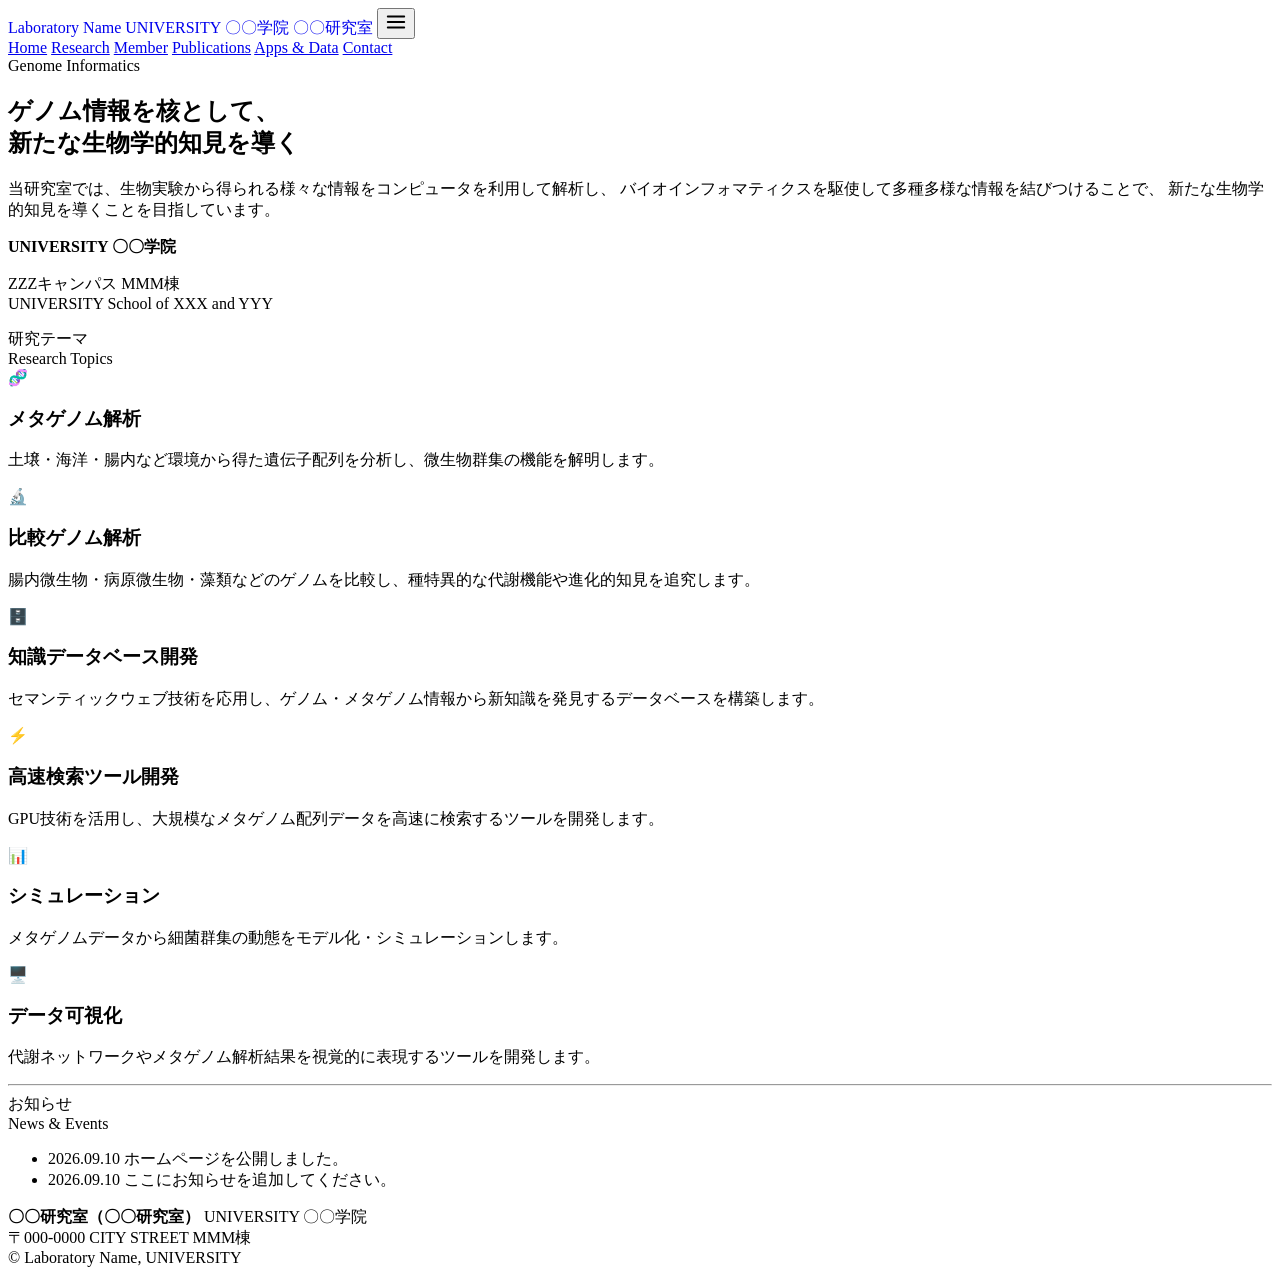
==== index.html @ 5bd76528 "Update index.html" ====
<!DOCTYPE html>
<html lang="ja">
<head>
<meta charset="UTF-8">
<meta name="viewport" content="width=device-width, initial-scale=1.0">
<title>Laboratory of Genome Informatics</title>
<meta name="description" content="〇〇のウェブサイトです。">
<link rel="stylesheet" href="css/style-classic.css">
</head>
<body>

<header>
  <div class="header-inner">
    <a href="index.html" class="site-title" style="text-decoration:none">
      <span class="site-title-en"></span>
      <span class="site-title-ja"></span>
    </a>
    <button class="menu-toggle" id="menu-toggle" aria-label="メニュー" aria-expanded="false">
      <svg width="22" height="22" viewBox="0 0 24 24" fill="none" stroke="currentColor" stroke-width="2" stroke-linecap="round">
        <line x1="3" y1="6" x2="21" y2="6"/><line x1="3" y1="12" x2="21" y2="12"/><line x1="3" y1="18" x2="21" y2="18"/>
      </svg>
    </button>
    <nav id="main-nav">
      <a href="index.html">Home</a>
      <a href="research.html">Research</a>
      <a href="member.html">Member</a>
      <a href="papers.html">Publications</a>
      <a href="apps.html">Apps &amp; Data</a>
      <a href="contact.html">Contact</a>
    </nav>
  </div>
</header>

<main>

  <!-- Hero -->
  <section class="hero">
    <div>
      <div class="hero-label">Genome Informatics</div>
      <h1>ゲノム情報を核として、<br>新たな生物学的知見を導く</h1>
      <p>
        当研究室では、生物実験から得られる様々な情報をコンピュータを利用して解析し、
        バイオインフォマティクスを駆使して多種多様な情報を結びつけることで、
        新たな生物学的知見を導くことを目指しています。
      </p>
    </div>
    <div class="hero-badge-wrap">
      <strong class="hero-university"></strong>
      <p>
        <span class="hero-campus"></span><br>
        <span class="hero-university-en"></span>
      </p>
    </div>
  </section>

  <!-- Research themes -->
  <div class="section-heading">研究テーマ</div>
  <div class="section-sub">Research Topics</div>

  <div class="research-grid">
    <div class="research-card">
      <div class="research-icon">🧬</div>
      <h3>メタゲノム解析</h3>
      <p>土壌・海洋・腸内など環境から得た遺伝子配列を分析し、微生物群集の機能を解明します。</p>
    </div>
    <div class="research-card">
      <div class="research-icon">🔬</div>
      <h3>比較ゲノム解析</h3>
      <p>腸内微生物・病原微生物・藻類などのゲノムを比較し、種特異的な代謝機能や進化的知見を追究します。</p>
    </div>
    <div class="research-card">
      <div class="research-icon">🗄️</div>
      <h3>知識データベース開発</h3>
      <p>セマンティックウェブ技術を応用し、ゲノム・メタゲノム情報から新知識を発見するデータベースを構築します。</p>
    </div>
    <div class="research-card">
      <div class="research-icon">⚡</div>
      <h3>高速検索ツール開発</h3>
      <p>GPU技術を活用し、大規模なメタゲノム配列データを高速に検索するツールを開発します。</p>
    </div>
    <div class="research-card">
      <div class="research-icon">📊</div>
      <h3>シミュレーション</h3>
      <p>メタゲノムデータから細菌群集の動態をモデル化・シミュレーションします。</p>
    </div>
    <div class="research-card">
      <div class="research-icon">🖥️</div>
      <h3>データ可視化</h3>
      <p>代謝ネットワークやメタゲノム解析結果を視覚的に表現するツールを開発します。</p>
    </div>
  </div>

  <hr class="section-divider">

  <!-- News -->
  <div class="section-heading">お知らせ</div>
  <div class="section-sub">News &amp; Events</div>

  <div id="news-wrap">
    <p style="color:var(--text-sub)">読み込み中…</p>
  </div>

</main>

<footer>
  <div class="footer-inner">
    <div class="footer-org">
      <strong class="footer-lab"></strong>
      <span class="footer-university"></span><br>
      <span class="footer-address"></span>
    </div>
    <div class="footer-copy"></div>
  </div>
</footer>

<script src="js/main.js"></script>
</body>
</html>
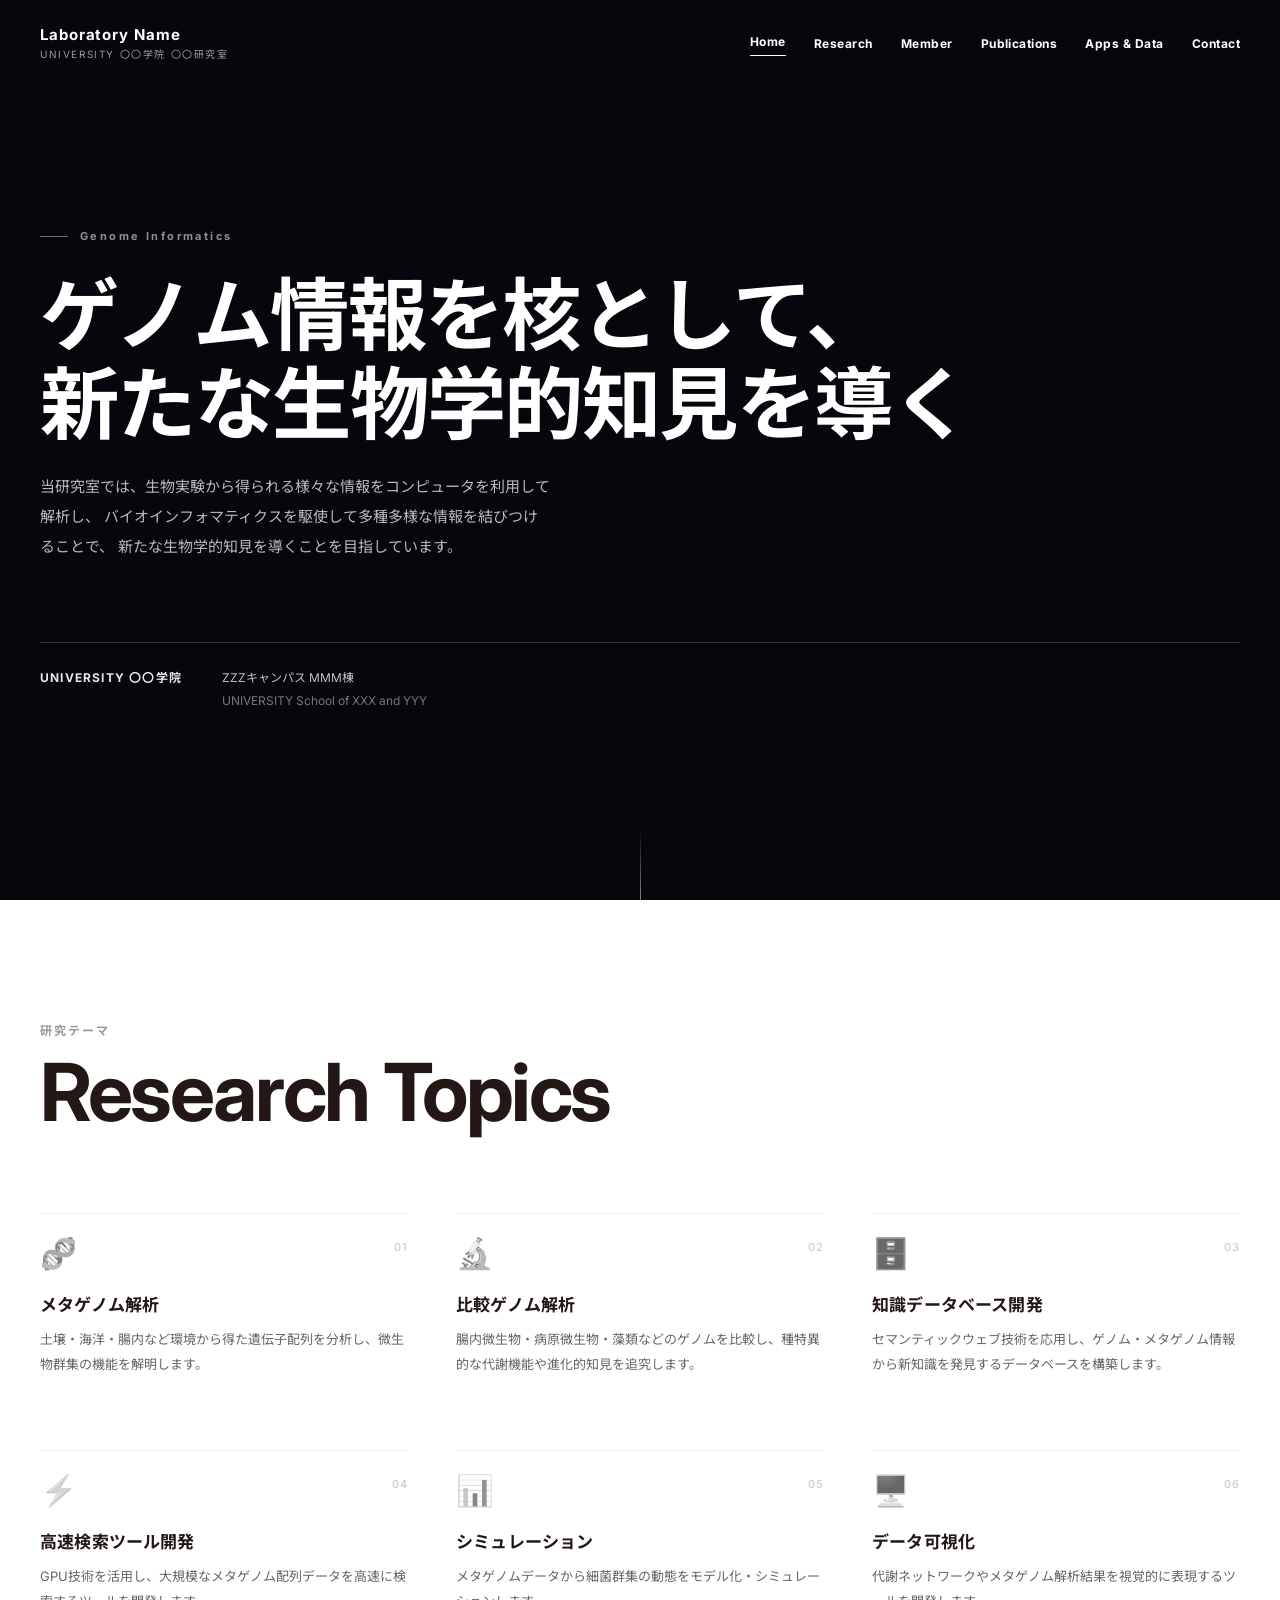
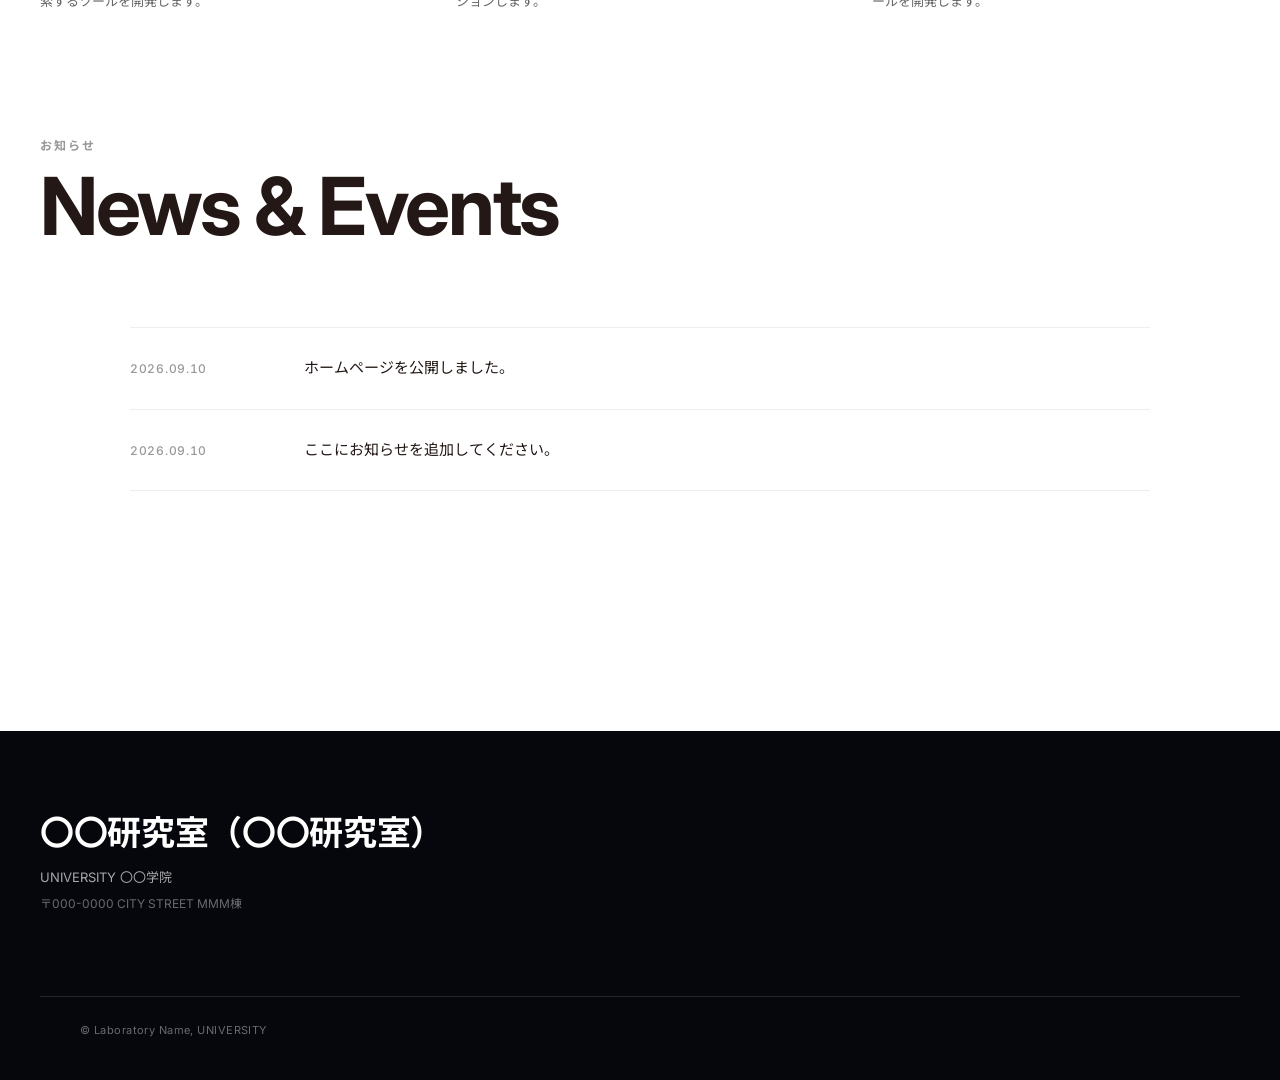
==== commit a08cc301: "Update index.html" ====
--- a/index.html
+++ b/index.html
@@ -5,7 +5,7 @@
 <meta name="viewport" content="width=device-width, initial-scale=1.0">
 <title>Laboratory of Genome Informatics</title>
 <meta name="description" content="〇〇のウェブサイトです。">
-<link rel="stylesheet" href="css/style-classic.css">
+<link rel="stylesheet" href="css/style-editorial.css">
 </head>
 <body>
 
--- a/css/style-editorial.css
+++ b/css/style-editorial.css
@@ -0,0 +1,725 @@
+@charset "UTF-8";
+@import url("https://fonts.googleapis.com/css2?family=Inter:wght@400;500;600;700&family=Noto+Sans+JP:wght@400;500;700&display=swap");
+
+/* ============================================================
+   style-editorial.css
+   余白とサイズの落差で階層を作る、デザイン誌系のスタイル。
+
+   骨格
+   - 欧文 Inter ＋ 和文 Noto Sans JP / 本文 14px・行間 1.8
+   - 文字色は真っ黒ではなく #231815（墨色）
+   - セクション見出しを 80px まで振り切り、本文 14px との落差で階層を作る
+   - 余白の段階を 8/16/24/40/80/120px で持ち、セクション間に 120px を使う
+   - 罫線は #eee のヘアラインのみ。囲み枠・影・角丸は使わない
+   - ファーストビューは暗転＋白の大きな英文コピー（背景 img/helix.svg）
+
+   必要なファイル
+   - img/helix.svg   … ヒーローの二重螺旋
+   （無い場合も暗い背景色だけで成立するようにしてあります）
+
+   使い方
+   <link rel="stylesheet" href="css/style-editorial.css">
+   ============================================================ */
+
+/* ---------- 1. トークン ---------- */
+:root {
+  --color-text:         #231815;
+  --color-text-light:   #666666;
+  --color-text-lighter: #999999;
+  --color-border:       #cccccc;
+  --color-border-light: #eeeeee;
+  --color-white:        #ffffff;
+  --color-dark:         #06070d;
+
+  --font-base: Inter, "Noto Sans JP", sans-serif;
+
+  --space-xs:  8px;
+  --space-sm:  16px;
+  --space-md:  24px;
+  --space-lg:  40px;
+  --space-xl:  80px;
+  --space-2xl: 120px;
+
+  --wrap: 1320px;
+  --side: 40px;
+
+  --ease: cubic-bezier(0.22, 0.61, 0.36, 1);
+}
+
+/* ---------- 2. ベース ---------- */
+*, ::before, ::after { box-sizing: border-box; }
+
+html { scroll-behavior: smooth; }
+
+body {
+  margin: 0;
+  font-family: var(--font-base);
+  font-size: 14px;
+  line-height: 1.8;
+  color: var(--color-text);
+  background: var(--color-white);
+  -webkit-font-smoothing: antialiased;
+  text-rendering: optimizeLegibility;
+}
+
+::selection { background: #666; color: #fff; }
+
+h1, h2, h3, h4 { margin: 0; line-height: 1.4; font-weight: 700; }
+p  { margin: 0 0 1.2em; }
+ul { margin: 0; padding: 0; list-style: none; }
+img { max-width: 100%; height: auto; vertical-align: bottom; }
+
+a {
+  color: inherit;
+  text-decoration: none;
+  transition: opacity 0.3s var(--ease);
+}
+a:hover { opacity: 0.55; }
+
+/* ---------- 3. ヘッダー ---------- */
+header {
+  position: sticky;
+  top: 0;
+  z-index: 50;
+  display: block;
+  height: auto;
+  padding: 0;
+  background: rgba(255, 255, 255, 0.92);
+  backdrop-filter: blur(12px);
+  border-bottom: 1px solid var(--color-border-light);
+}
+
+/* トップページ（.hero がある場合）はヒーローの上に重ねて透明に */
+body:has(.hero) header {
+  position: absolute;
+  top: 0;
+  left: 0;
+  right: 0;
+  background: none;
+  backdrop-filter: none;
+  border-bottom: 0;
+  color: var(--color-white);
+}
+
+.header-inner {
+  display: flex;
+  align-items: center;
+  justify-content: space-between;
+  gap: var(--space-lg);
+  width: 100%;
+  max-width: var(--wrap);
+  margin: 0 auto;
+  padding: var(--space-md) var(--side);
+}
+
+.site-title { display: block; flex-shrink: 0; }
+
+.site-title-en {
+  display: block;
+  font-size: 15px;
+  font-weight: 700;
+  letter-spacing: 0.06em;
+  line-height: 1.4;
+}
+
+.site-title-ja {
+  display: block;
+  font-size: 10px;
+  font-weight: 400;
+  letter-spacing: 0.16em;
+  color: var(--color-text-lighter);
+}
+body:has(.hero) .site-title-ja { color: rgba(255, 255, 255, 0.6); }
+
+nav {
+  display: flex;
+  align-items: center;
+  gap: 28px;
+}
+
+nav a {
+  padding: 0;
+  font-size: 12px;
+  font-weight: 700;
+  letter-spacing: 0.04em;
+  white-space: nowrap;
+  background: none;
+  border: 0;
+  border-radius: 0;
+}
+
+nav a.active { opacity: 1; }
+nav a.active::after {
+  content: "";
+  display: block;
+  height: 1px;
+  margin-top: 3px;
+  background: currentColor;
+}
+
+.menu-toggle {
+  display: none;
+  background: none;
+  border: 0;
+  padding: 8px;
+  color: currentColor;
+  cursor: pointer;
+}
+
+/* ---------- 4. メイン（幅は各ブロックで持つ） ---------- */
+main {
+  max-width: none;
+  margin: 0;
+  padding: 0 0 var(--space-2xl);
+}
+
+/* ---------- 5. ヒーロー ---------- */
+.hero {
+  display: grid;
+  align-content: center;
+  gap: 0;
+  min-height: 100svh;
+  margin: 0;
+  padding: 180px var(--side) 140px;
+  background-color: var(--color-dark);
+  background-image: url("../img/helix.svg");
+  background-position: center center;
+  background-size: cover;
+  background-repeat: no-repeat;
+  color: var(--color-white);
+  position: relative;
+  grid-template-columns: 1fr;
+}
+
+.hero > div:first-child {
+  width: 100%;
+  max-width: var(--wrap);
+  margin: 0 auto;
+  padding: 0;
+  background: none;
+  border: 0;
+  box-shadow: none;
+}
+
+.hero-label {
+  display: flex;
+  align-items: center;
+  gap: 12px;
+  margin-bottom: var(--space-md);
+  font-size: 11px;
+  font-weight: 700;
+  letter-spacing: 0.22em;
+  color: rgba(255, 255, 255, 0.55);
+}
+.hero-label::before {
+  content: "";
+  width: 28px;
+  height: 1px;
+  background: rgba(255, 255, 255, 0.4);
+}
+
+.hero h1 {
+  font-family: var(--font-base);
+  font-size: clamp(34px, 6.2vw, 84px);
+  font-weight: 700;
+  line-height: 1.12;
+  letter-spacing: -0.02em;
+  margin: 0 0 var(--space-md);
+  color: var(--color-white);
+}
+
+.hero p {
+  max-width: 34em;
+  margin: 0;
+  font-size: 15px;
+  line-height: 2;
+  color: rgba(255, 255, 255, 0.72);
+}
+
+/* 大学名は下段のクレジット行として置く */
+.hero-badge-wrap {
+  width: 100%;
+  max-width: var(--wrap);
+  margin: var(--space-xl) auto 0;
+  padding: var(--space-md) 0 0;
+  background: none;
+  border: 0;
+  border-top: 1px solid rgba(255, 255, 255, 0.18);
+  border-radius: 0;
+  box-shadow: none;
+  display: flex;
+  flex-wrap: wrap;
+  align-items: baseline;
+  gap: var(--space-sm) var(--space-lg);
+}
+
+.hero-university {
+  font-size: 12px;
+  font-weight: 700;
+  letter-spacing: 0.1em;
+  color: rgba(255, 255, 255, 0.9);
+}
+
+.hero-badge-wrap p {
+  margin: 0;
+  font-size: 12px;
+  line-height: 1.9;
+  color: rgba(255, 255, 255, 0.5);
+}
+
+.hero-campus { color: rgba(255, 255, 255, 0.75); }
+.hero-university-en { color: rgba(255, 255, 255, 0.45); }
+
+/* スクロールを促す縦線 */
+.hero::after {
+  content: "";
+  position: absolute;
+  left: 50%;
+  bottom: 0;
+  width: 1px;
+  height: 72px;
+  background: linear-gradient(to bottom, rgba(255, 255, 255, 0), rgba(255, 255, 255, 0.5));
+  animation: heroLine 2.4s var(--ease) infinite;
+  transform-origin: bottom;
+}
+@keyframes heroLine {
+  0%   { transform: scaleY(0); opacity: 0; }
+  40%  { transform: scaleY(1); opacity: 1; }
+  100% { transform: scaleY(1); opacity: 0; }
+}
+
+/* ---------- 6. セクション見出し（和文ラベル＋巨大英文） ---------- */
+.section-heading {
+  max-width: var(--wrap);
+  margin: var(--space-2xl) auto 0;
+  padding: 0 var(--side);
+  border: 0;
+  font-size: 12px;
+  font-weight: 700;
+  letter-spacing: 0.16em;
+  color: var(--color-text-lighter);
+}
+
+.section-sub {
+  max-width: var(--wrap);
+  margin: var(--space-xs) auto var(--space-xl);
+  padding: 0 var(--side);
+  border: 0;
+  font-size: clamp(38px, 6.4vw, 80px);
+  font-weight: 700;
+  line-height: 1.04;
+  letter-spacing: -0.03em;
+  color: var(--color-text);
+}
+
+.section-divider { display: none; }
+
+/* ---------- 7. 研究テーマ ---------- */
+.research-grid {
+  display: grid;
+  grid-template-columns: repeat(3, 1fr);
+  gap: 72px 48px;
+  max-width: var(--wrap);
+  margin: 0 auto;
+  padding: 0 var(--side);
+  counter-reset: topic;
+}
+
+.research-card {
+  position: relative;
+  counter-increment: topic;
+  padding: var(--space-md) 0 0;
+  background: none;
+  border: 0;
+  border-top: 1px solid var(--color-border-light);
+  border-radius: 0;
+  box-shadow: none;
+  text-align: left;
+  transition: none;
+}
+.research-card:hover {
+  transform: none;
+  box-shadow: none;
+  border-color: var(--color-text);
+}
+
+.research-card::before {
+  content: counter(topic, decimal-leading-zero);
+  position: absolute;
+  top: var(--space-md);
+  right: 0;
+  font-size: 11px;
+  font-weight: 500;
+  letter-spacing: 0.1em;
+  color: var(--color-border);
+}
+
+.research-icon {
+  width: auto;
+  height: auto;
+  display: block;
+  margin: 0 0 var(--space-md);
+  padding: 0;
+  background: none;
+  border: 0;
+  border-radius: 0;
+  font-size: 30px;
+  line-height: 1;
+  filter: grayscale(1);
+  opacity: 0.8;
+}
+
+.research-card h3 {
+  margin: 0 0 var(--space-xs);
+  font-size: 17px;
+  font-weight: 700;
+  letter-spacing: 0.01em;
+  line-height: 1.6;
+}
+
+.research-card p {
+  margin: 0;
+  font-size: 13px;
+  line-height: 1.95;
+  color: var(--color-text-light);
+  text-align: left;
+}
+
+/* ---------- 8. お知らせ ---------- */
+.news-list {
+  max-width: 1100px;
+  margin: 0 auto;
+  padding: 0 var(--side);
+}
+
+.news-item {
+  display: grid;
+  grid-template-columns: 150px 1fr;
+  gap: var(--space-md);
+  align-items: baseline;
+  padding: 26px 0;
+  border: 0;
+  border-bottom: 1px solid var(--color-border-light);
+}
+.news-item:first-child { border-top: 1px solid var(--color-border-light); }
+
+.news-date {
+  width: auto;
+  font-size: 12px;
+  font-weight: 500;
+  letter-spacing: 0.06em;
+  color: var(--color-text-lighter);
+  font-variant-numeric: tabular-nums;
+}
+
+.news-text { font-size: 15px; line-height: 1.9; }
+.news-text a { text-decoration: underline; text-underline-offset: 3px; }
+
+/* ---------- 9. 下層ページの見出し ---------- */
+.page-banner {
+  max-width: none;
+  margin: 0;
+  padding: 0;
+  background: none;
+  border: 0;
+}
+
+.page-banner-inner {
+  max-width: var(--wrap);
+  margin: 0 auto;
+  padding: var(--space-2xl) var(--side) var(--space-xl);
+  border: 0;
+}
+
+.page-banner-label {
+  display: block;
+  margin-bottom: var(--space-xs);
+  font-size: 12px;
+  font-weight: 700;
+  letter-spacing: 0.16em;
+  color: var(--color-text-lighter);
+}
+
+.page-banner h1 {
+  font-family: var(--font-base);
+  font-size: clamp(32px, 5.2vw, 68px);
+  font-weight: 700;
+  line-height: 1.08;
+  letter-spacing: -0.03em;
+  padding: 0;
+}
+
+/* ---------- 10. メンバー ---------- */
+.member-section {
+  max-width: var(--wrap);
+  margin: 0 auto var(--space-xl);
+  padding: 0 var(--side);
+}
+
+.member-section-title {
+  margin: 0 0 var(--space-lg);
+  padding: var(--space-md) 0 0;
+  background: none;
+  border: 0;
+  border-top: 1px solid var(--color-border-light);
+  font-size: 12px;
+  font-weight: 700;
+  letter-spacing: 0.16em;
+  color: var(--color-text-lighter);
+}
+
+.member-list {
+  display: grid;
+  grid-template-columns: repeat(4, 1fr);
+  gap: var(--space-lg);
+}
+
+.member-item {
+  padding: 0;
+  background: none;
+  border: 0;
+  border-radius: 0;
+  box-shadow: none;
+}
+
+/* 教授は2枠分を使い、写真とテキストを横並びに */
+.member-item.professor {
+  grid-column: span 2;
+  display: grid;
+  grid-template-columns: 1fr 1fr;
+  gap: var(--space-md);
+  align-items: start;
+}
+.member-item.professor .member-photo { margin-bottom: 0; }
+.member-item.professor .member-name { font-size: 20px; }
+
+/* 写真枠。中身は絵文字でも <img> でもそのまま入る */
+.member-photo {
+  display: grid;
+  place-items: center;
+  aspect-ratio: 4 / 5;
+  margin-bottom: var(--space-sm);
+  background: linear-gradient(160deg, #f5f4f1 0%, #e8e7e2 100%);
+  font-size: clamp(46px, 6vw, 78px);
+  line-height: 1;
+  overflow: hidden;
+  filter: grayscale(0.15);
+}
+.member-photo img { width: 100%; height: 100%; object-fit: cover; }
+
+.member-name {
+  display: block;
+  font-size: 16px;
+  font-weight: 700;
+  letter-spacing: 0.01em;
+}
+
+.member-name-en {
+  display: block;
+  font-size: 11px;
+  font-weight: 500;
+  letter-spacing: 0.08em;
+  color: var(--color-text-lighter);
+}
+
+.member-role {
+  display: block;
+  margin-top: var(--space-xs);
+  font-size: 12px;
+  color: var(--color-text-light);
+}
+
+.member-email {
+  display: block;
+  font-size: 11px;
+  letter-spacing: 0.02em;
+  color: var(--color-text-lighter);
+}
+
+/* ---------- 11. 論文 ---------- */
+.papers-list {
+  max-width: 1100px;
+  margin: 0 auto;
+  padding: 0 var(--side);
+  counter-reset: paper;
+}
+
+.paper-item {
+  counter-increment: paper;
+  display: grid;
+  grid-template-columns: 60px 1fr;
+  gap: var(--space-md);
+  padding: 28px 0;
+  background: none;
+  border: 0;
+  border-bottom: 1px solid var(--color-border-light);
+  box-shadow: none;
+}
+.paper-item:first-child { border-top: 1px solid var(--color-border-light); }
+
+.paper-item::before {
+  content: counter(paper, decimal-leading-zero);
+  font-size: 11px;
+  font-weight: 500;
+  letter-spacing: 0.1em;
+  color: var(--color-border);
+  line-height: 2.4;
+}
+
+.paper-title {
+  margin: 0 0 2px;
+  font-size: 15px;
+  font-weight: 600;
+  line-height: 1.75;
+}
+
+.paper-meta { font-size: 12px; color: var(--color-text-lighter); }
+.paper-meta a { text-decoration: underline; text-underline-offset: 3px; }
+
+/* ---------- 12. Contact ---------- */
+.contact-block {
+  max-width: 900px;
+  margin: 0 auto var(--space-xl);
+  padding: 0 var(--side);
+  background: none;
+  border: 0;
+  border-radius: 0;
+  box-shadow: none;
+}
+
+.contact-row {
+  display: grid;
+  grid-template-columns: 200px 1fr;
+  gap: var(--space-md);
+  padding: 22px 0;
+  border: 0;
+  border-bottom: 1px solid var(--color-border-light);
+}
+.contact-row:first-child { border-top: 1px solid var(--color-border-light); }
+.contact-row:last-child { border-bottom: 1px solid var(--color-border-light); }
+
+.contact-label {
+  padding: 0;
+  background: none;
+  border: 0;
+  font-size: 12px;
+  font-weight: 700;
+  letter-spacing: 0.1em;
+  color: var(--color-text-lighter);
+}
+
+/* ---------- 13. フッター ---------- */
+footer {
+  margin-top: var(--space-2xl);
+  padding: 0;
+  background: var(--color-dark);
+  border: 0;
+  color: rgba(255, 255, 255, 0.7);
+}
+
+.footer-inner {
+  display: block;
+  max-width: var(--wrap);
+  margin: 0 auto;
+  padding: var(--space-xl) var(--side) 0;
+}
+
+.footer-org { font-size: 13px; line-height: 2; }
+
+.footer-org strong,
+.footer-lab {
+  display: block;
+  margin-bottom: var(--space-xs);
+  font-size: clamp(22px, 3vw, 34px);
+  font-weight: 700;
+  letter-spacing: -0.01em;
+  line-height: 1.3;
+  color: var(--color-white);
+}
+
+.footer-university { color: rgba(255, 255, 255, 0.65); }
+.footer-address { font-size: 12px; color: rgba(255, 255, 255, 0.4); }
+
+.footer-copy {
+  max-width: var(--wrap);
+  margin: var(--space-xl) auto 0;
+  padding: var(--space-md) var(--side) var(--space-lg);
+  background: none;
+  border-top: 1px solid rgba(255, 255, 255, 0.12);
+  font-size: 11px;
+  letter-spacing: 0.04em;
+  color: rgba(255, 255, 255, 0.4);
+  text-align: left;
+}
+
+/* ---------- 14. スクロールで入ってくる動き（対応ブラウザのみ） ---------- */
+@supports (animation-timeline: view()) {
+  @media (prefers-reduced-motion: no-preference) {
+    .section-heading,
+    .section-sub,
+    .research-card,
+    .news-item,
+    .member-item,
+    .paper-item {
+      animation: fadeUp 1s var(--ease) both;
+      animation-timeline: view();
+      animation-range: entry 5% cover 22%;
+    }
+  }
+  @keyframes fadeUp {
+    from { opacity: 0; transform: translateY(24px); }
+    to   { opacity: 1; transform: translateY(0); }
+  }
+}
+
+/* ---------- 15. レスポンシブ ---------- */
+@media (max-width: 1100px) {
+  :root { --side: 28px; --space-2xl: 96px; --space-xl: 64px; }
+  .research-grid { grid-template-columns: repeat(2, 1fr); gap: 56px 40px; }
+  .member-list { grid-template-columns: repeat(3, 1fr); }
+  .member-item.professor { grid-column: span 2; }
+}
+
+@media (max-width: 768px) {
+  :root { --side: 20px; --space-2xl: 72px; --space-xl: 48px; }
+
+  .menu-toggle { display: block; }
+
+  nav {
+    display: none;
+    position: absolute;
+    top: 100%;
+    left: 0;
+    right: 0;
+    flex-direction: column;
+    align-items: flex-start;
+    gap: 0;
+    padding: var(--space-sm) var(--side) var(--space-md);
+    background: var(--color-white);
+    border-bottom: 1px solid var(--color-border-light);
+  }
+  nav.open { display: flex; }
+  nav a {
+    width: 100%;
+    padding: 12px 0;
+    font-size: 14px;
+    color: var(--color-text);
+    border-bottom: 1px solid var(--color-border-light);
+  }
+  nav a.active::after { display: none; }
+
+  .hero { padding: 150px var(--side) 110px; min-height: 88svh; }
+  .hero p { font-size: 14px; }
+  .hero-badge-wrap { margin-top: var(--space-lg); }
+
+  .news-item { grid-template-columns: 1fr; gap: 2px; padding: 20px 0; }
+  .paper-item { grid-template-columns: 1fr; gap: 4px; }
+  .paper-item::before { line-height: 1.6; }
+  .contact-row { grid-template-columns: 1fr; gap: 2px; }
+  .member-list { grid-template-columns: repeat(2, 1fr); gap: var(--space-md); }
+  .member-item.professor { grid-column: span 2; }
+}
+
+@media (max-width: 480px) {
+  .research-grid { grid-template-columns: 1fr; gap: 44px; }
+}
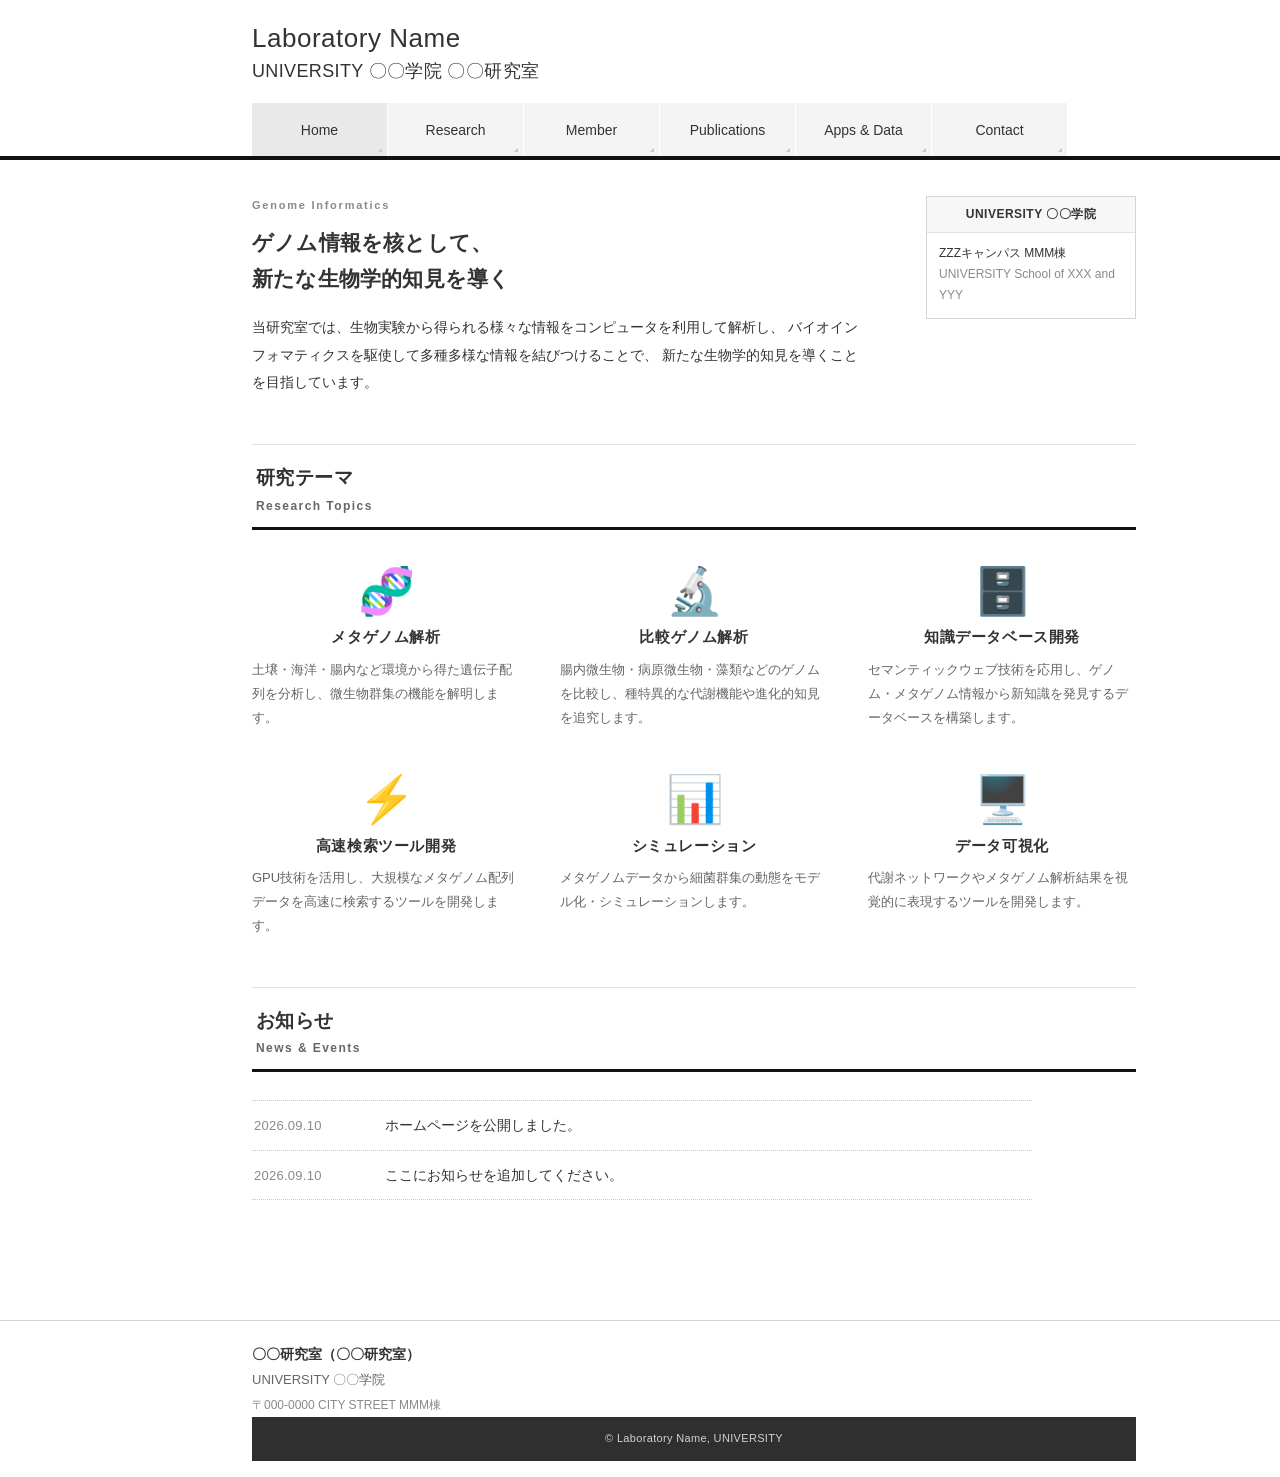
==== commit d2e65af5: "Update index.html" ====
--- a/index.html
+++ b/index.html
@@ -5,7 +5,7 @@
 <meta name="viewport" content="width=device-width, initial-scale=1.0">
 <title>Laboratory of Genome Informatics</title>
 <meta name="description" content="〇〇のウェブサイトです。">
-<link rel="stylesheet" href="css/style-editorial.css">
+<link rel="stylesheet" href="css/style-classic.css">
 </head>
 <body>
 
--- a/css/style-classic.css
+++ b/css/style-classic.css
@@ -0,0 +1,576 @@
+@charset "UTF-8";
+/* ============================================================
+   style-classic-v2.css
+   たくじさん 風。v1 の「囲みすぎ」を削ぎ落とした版。
+
+   v1 からの変更点
+   - 本文を囲っていた白カード／グレー帯を削除（元サイトは白地に素で流す）
+   - 目立つ位置の黒帯をやめ、右のボックスを控えめな罫線ボックスに
+   - アイコンのグレー丸枠を削除（絵文字をそのまま大きく置く）
+   - ナビ下に全幅の太い黒線を追加（元サイトで一番効いている線）
+   - タブを幅広・背高に、コンテンツ幅を 1040px に
+
+   HTML は変更不要。<link> の href を差し替えるだけ。
+   ============================================================ */
+
+/* ---------- 1. トークン ---------- */
+:root {
+  --bg:            #ffffff;
+  --bg-tab:        #f4f4f4;
+  --bg-tab-active: #e9e9e9;
+  --bg-soft:       #f7f7f7;
+
+  --text:          #333333;
+  --text-sub:      #666666;
+  --text-weak:     #8a8a8a;
+
+  --accent:        #0068b7;
+  --accent-hover:  #004d87;
+
+  --border:        #e3e3e3;
+  --border-mid:    #d5d5d5;
+  --border-strong: #c8c8c8;
+  --rule:          #111111;   /* 見出し下・ナビ下の太罫 */
+
+  --wrap:          1040px;
+  --gutter:        24px;
+}
+
+/* ---------- 2. ベース ---------- */
+*, ::before, ::after { box-sizing: border-box; }
+
+html { scroll-behavior: smooth; }
+
+body {
+  margin: 0;
+  font-family: "ヒラギノ角ゴ Pro W3", "Hiragino Kaku Gothic Pro",
+               メイリオ, Meiryo, Osaka, "ＭＳ Ｐゴシック", "MS PGothic", sans-serif;
+  font-size: 14px;
+  line-height: 1.75;
+  color: var(--text);
+  background: var(--bg);
+  -webkit-text-size-adjust: 100%;
+}
+
+h1, h2, h3, h4 { margin: 0; font-weight: 700; line-height: 1.45; }
+p  { margin: 0 0 1.1em; }
+ul { margin: 0; padding: 0; list-style: none; }
+img { max-width: 100%; height: auto; vertical-align: bottom; }
+
+a {
+  color: var(--text);
+  text-decoration: underline;
+  text-underline-offset: 2px;
+}
+a:hover { color: var(--accent-hover); }
+
+/* ---------- 3. ヘッダー ---------- */
+header {
+  display: block;
+  height: auto;
+  padding: 0;
+  background: var(--bg);
+  border-bottom: 4px solid var(--rule);   /* ナビ下の全幅の太線 */
+  position: static;
+}
+
+.header-inner {
+  display: block;
+  width: auto;
+  max-width: none;
+  margin: 0;
+  padding: 0;
+  position: relative;
+}
+
+.site-title {
+  display: block;
+  max-width: var(--wrap);
+  margin: 0 auto;
+  padding: 22px var(--gutter) 16px 132px;  /* 元サイトはロゴ分だけ左に寄る */
+  font-family: inherit;
+  text-decoration: none;
+  color: var(--text);
+}
+
+.site-title-en {
+  display: block;
+  font-size: 26px;
+  font-weight: 300;
+  letter-spacing: 0.02em;
+  line-height: 1.25;
+}
+
+.site-title-ja {
+  display: block;
+  margin-top: 1px;
+  font-size: 18px;
+  font-weight: 300;
+  letter-spacing: 0.02em;
+}
+
+/* ---------- 4. タブ型ナビ ---------- */
+nav {
+  display: flex;
+  flex-wrap: wrap;
+  max-width: var(--wrap);
+  margin: 0 auto;
+  padding: 0 var(--gutter) 0 132px;
+  gap: 0;
+}
+
+nav a {
+  position: relative;
+  flex: 0 0 auto;
+  min-width: 136px;
+  padding: 19px 20px 17px;
+  font-size: 14px;
+  font-weight: 400;
+  line-height: 1.2;
+  text-align: center;
+  text-decoration: none;
+  white-space: nowrap;
+  color: var(--text);
+  background: var(--bg-tab);
+  border-right: 1px solid #ffffff;
+  border-radius: 0;
+  transition: background 0.15s;
+}
+
+/* タブ右下の小さな三角 */
+nav a::after {
+  content: "";
+  position: absolute;
+  right: 5px;
+  bottom: 4px;
+  border-style: solid;
+  border-width: 0 0 4px 4px;
+  border-color: transparent transparent var(--border-strong) transparent;
+}
+
+nav a:hover  { background: #ececec; color: var(--text); }
+nav a.active { background: var(--bg-tab-active); }
+
+.menu-toggle {
+  display: none;
+  background: none;
+  border: 0;
+  padding: 8px;
+  color: var(--text);
+  cursor: pointer;
+}
+
+/* ---------- 5. メイン ---------- */
+main {
+  max-width: var(--wrap);
+  margin: 0 auto;
+  padding: 36px var(--gutter) 64px 132px;
+}
+
+/* ---------- 6. 導入部（囲まない） ---------- */
+.hero {
+  display: grid;
+  grid-template-columns: 1fr 210px;
+  gap: 40px;
+  align-items: start;
+  margin: 0 0 40px;
+  padding: 0;
+  background: none;
+  border: 0;
+}
+
+.hero > div:first-child {
+  padding: 0;
+  background: none;
+  border: 0;
+  box-shadow: none;
+  max-width: 44em;
+}
+
+.hero-label {
+  font-size: 11px;
+  font-weight: 700;
+  letter-spacing: 0.16em;
+  color: var(--text-weak);
+  margin-bottom: 10px;
+}
+
+.hero h1 {
+  font-family: inherit;
+  font-size: 21px;
+  font-weight: 600;
+  line-height: 1.7;
+  letter-spacing: 0.01em;
+  margin-bottom: 18px;
+  color: var(--text);
+}
+
+.hero p {
+  font-size: 14px;
+  line-height: 1.95;
+  color: var(--text);
+  margin: 0;
+}
+
+/* 右の大学名ボックス（元サイトのサイドバー部品と同じ軽さ） */
+.hero-badge-wrap {
+  background: #fff;
+  border: 1px solid var(--border-mid);
+  border-radius: 0;
+  padding: 0;
+  box-shadow: none;
+}
+
+.hero-university {
+  display: block;
+  padding: 7px 10px;
+  background: var(--bg-soft);
+  border-bottom: 1px solid var(--border);
+  color: var(--text);
+  font-size: 12px;
+  font-weight: 700;
+  letter-spacing: 0.04em;
+  text-align: center;
+}
+
+.hero-badge-wrap p {
+  margin: 0;
+  padding: 10px 12px 12px;
+  font-size: 12px;
+  line-height: 1.75;
+  color: var(--text-sub);
+}
+
+.hero-campus { color: var(--text); }
+.hero-university-en { color: var(--text-weak); }
+
+/* ---------- 7. セクション見出し ---------- */
+.section-heading {
+  margin: 48px 0 0;
+  padding: 16px 4px 1px;
+  border-top: 1px solid var(--border);
+  font-size: 19px;
+  font-weight: 700;
+  letter-spacing: 0.02em;
+  color: var(--text);
+}
+
+.section-sub {
+  margin: 0 0 28px;
+  padding: 0 4px 10px;
+  border-bottom: 3px solid var(--rule);
+  font-size: 12px;
+  font-weight: 700;
+  letter-spacing: 0.12em;
+  color: var(--text-sub);
+}
+
+.section-divider { display: none; }
+
+/* ---------- 8. 研究テーマ（枠なし・丸なし） ---------- */
+.research-grid {
+  display: grid;
+  grid-template-columns: repeat(3, 1fr);
+  gap: 44px 40px;
+  margin: 4px 0 48px;
+  padding: 8px 0 0;
+  max-width: 900px;
+}
+
+.research-card {
+  background: none;
+  border: 0;
+  border-radius: 0;
+  box-shadow: none;
+  padding: 0;
+  text-align: center;
+  transition: none;
+}
+.research-card:hover {
+  transform: none;
+  box-shadow: none;
+  border-color: transparent;
+}
+
+.research-icon {
+  width: auto;
+  height: auto;
+  margin: 0 0 10px;
+  display: block;
+  background: none;
+  border: 0;
+  border-radius: 0;
+  font-size: 46px;
+  line-height: 1.1;
+}
+
+.research-card h3 {
+  font-size: 15px;
+  font-weight: 700;
+  letter-spacing: 0.04em;
+  margin-bottom: 10px;
+  color: var(--text);
+}
+
+.research-card p {
+  font-size: 13px;
+  line-height: 1.85;
+  color: var(--text-sub);
+  text-align: left;
+  margin: 0;
+}
+
+/* ---------- 9. お知らせ ---------- */
+.news-list { margin: 0 0 8px; max-width: 780px; }
+
+.news-item {
+  display: flex;
+  gap: 20px;
+  align-items: baseline;
+  padding: 12px 2px;
+  border-top: 0;
+  border-bottom: 1px dotted var(--border-strong);
+}
+.news-item:first-child { border-top: 1px dotted var(--border-strong); }
+
+.news-date {
+  flex: 0 0 auto;
+  width: 8.5em;
+  font-size: 13px;
+  color: var(--text-weak);
+  letter-spacing: 0.02em;
+}
+
+.news-text { font-size: 14px; color: var(--text); }
+.news-text a { color: var(--text); }
+
+/* ---------- 10. メンバー ---------- */
+.member-section { margin-bottom: 40px; }
+
+.member-section-title {
+  margin: 0 0 6px;
+  padding: 0 0 6px;
+  background: none;
+  border-left: 0;
+  border-bottom: 1px solid var(--border-mid);
+  font-size: 15px;
+  font-weight: 700;
+  color: var(--text);
+}
+
+.member-list {
+  display: grid;
+  grid-template-columns: repeat(3, 1fr);
+  gap: 0 32px;
+}
+
+.member-item {
+  padding: 14px 0;
+  background: none;
+  border: 0;
+  border-bottom: 1px dotted var(--border-strong);
+  border-radius: 0;
+  box-shadow: none;
+}
+
+.member-item.professor { grid-column: 1 / -1; }
+
+.member-name {
+  display: block;
+  font-size: 15px;
+  font-weight: 700;
+  color: var(--text);
+}
+
+.member-name-en {
+  display: block;
+  font-size: 12px;
+  color: var(--text-weak);
+  letter-spacing: 0.04em;
+}
+
+.member-role  { font-size: 13px; color: var(--text-sub); }
+.member-email { font-size: 12px; color: var(--text-weak); }
+
+/* ---------- 11. 論文リスト ---------- */
+.papers-list { max-width: 820px; }
+
+.paper-item {
+  padding: 14px 2px;
+  border-top: 0;
+  border-bottom: 1px dotted var(--border-strong);
+  background: none;
+  box-shadow: none;
+}
+.paper-item:first-child { border-top: 1px dotted var(--border-strong); }
+
+.paper-title {
+  font-size: 14px;
+  font-weight: 700;
+  line-height: 1.75;
+  color: var(--text);
+  margin-bottom: 2px;
+}
+
+.paper-meta { font-size: 13px; color: var(--text-sub); }
+.paper-meta a { color: var(--accent); }
+.paper-meta a:hover { color: var(--accent-hover); }
+
+/* ---------- 12. Contact ---------- */
+.contact-block {
+  border: 0;
+  border-top: 1px solid var(--border-mid);
+  background: none;
+  border-radius: 0;
+  box-shadow: none;
+  margin-bottom: 32px;
+  max-width: 780px;
+}
+
+.contact-row {
+  display: grid;
+  grid-template-columns: 170px 1fr;
+  gap: 0;
+  padding: 0;
+  border-bottom: 1px solid var(--border);
+}
+.contact-row:last-child { border-bottom: 1px solid var(--border-mid); }
+
+.contact-label {
+  padding: 12px 12px 12px 2px;
+  background: none;
+  border-right: 0;
+  font-size: 13px;
+  font-weight: 700;
+  color: var(--text);
+}
+
+.contact-row > *:not(.contact-label) { padding: 12px 0; }
+
+/* ---------- 13. 下層ページの見出し ---------- */
+.page-banner {
+  background: none;
+  border-bottom: 0;
+  padding: 0;
+  margin: 0;
+}
+
+.page-banner-inner {
+  max-width: var(--wrap);
+  margin: 0 auto;
+  padding: 32px var(--gutter) 0 132px;
+  border-bottom: 3px solid var(--rule);
+}
+
+.page-banner-label {
+  display: block;
+  font-size: 11px;
+  font-weight: 700;
+  letter-spacing: 0.16em;
+  color: var(--text-weak);
+  margin-bottom: 4px;
+}
+
+.page-banner h1 {
+  font-family: inherit;
+  font-size: 21px;
+  font-weight: 600;
+  letter-spacing: 0.02em;
+  color: var(--text);
+  padding-bottom: 10px;
+}
+
+/* ---------- 14. フッター ---------- */
+footer {
+  margin-top: 48px;
+  border-top: 1px solid var(--border-mid);
+  background: #fff;
+  color: var(--text);
+}
+
+.footer-inner {
+  max-width: var(--wrap);
+  margin: 0 auto;
+  padding: 20px var(--gutter) 16px 132px;
+  display: block;
+}
+
+.footer-org { font-size: 13px; line-height: 1.9; }
+
+.footer-org strong,
+.footer-lab {
+  display: block;
+  font-size: 14px;
+  font-weight: 700;
+  color: var(--text);
+}
+
+.footer-university { color: var(--text-sub); }
+.footer-address { color: var(--text-weak); font-size: 12px; }
+
+.footer-copy {
+  margin: 0;
+  padding: 12px var(--gutter);
+  background: #2f2f2f;
+  color: #d2d2d3;
+  font-size: 11px;
+  text-align: center;
+  letter-spacing: 0.03em;
+}
+
+/* ---------- 15. レスポンシブ ---------- */
+@media (max-width: 1100px) {
+  .site-title,
+  nav,
+  main,
+  .footer-inner,
+  .page-banner-inner { padding-left: var(--gutter); }
+}
+
+@media (max-width: 900px) {
+  .hero { grid-template-columns: 1fr; gap: 24px; }
+  .hero-badge-wrap { max-width: 320px; }
+  .research-grid { grid-template-columns: repeat(2, 1fr); }
+  .member-list { grid-template-columns: repeat(2, 1fr); }
+}
+
+@media (max-width: 768px) {
+  .site-title { padding: 16px var(--gutter) 12px; }
+  .site-title-en { font-size: 21px; }
+  .site-title-ja { font-size: 15px; }
+
+  .menu-toggle {
+    display: block;
+    position: absolute;
+    top: 16px;
+    right: var(--gutter);
+  }
+
+  nav { display: none; }
+  nav.open {
+    display: flex;
+    flex-direction: column;
+    padding: 0;
+    border-top: 1px solid var(--border);
+  }
+  nav.open a {
+    min-width: 0;
+    width: 100%;
+    text-align: left;
+    padding: 13px var(--gutter);
+    border-right: 0;
+    border-bottom: 1px solid #fff;
+  }
+  nav a::after { display: none; }
+
+  main { padding: 24px var(--gutter) 48px; }
+  .contact-row { grid-template-columns: 1fr; }
+}
+
+@media (max-width: 480px) {
+  .research-grid { grid-template-columns: 1fr; gap: 32px; }
+  .hero h1 { font-size: 18px; }
+  .member-list { grid-template-columns: 1fr; }
+  .news-item { flex-direction: column; gap: 2px; }
+  .news-date { width: auto; }
+}
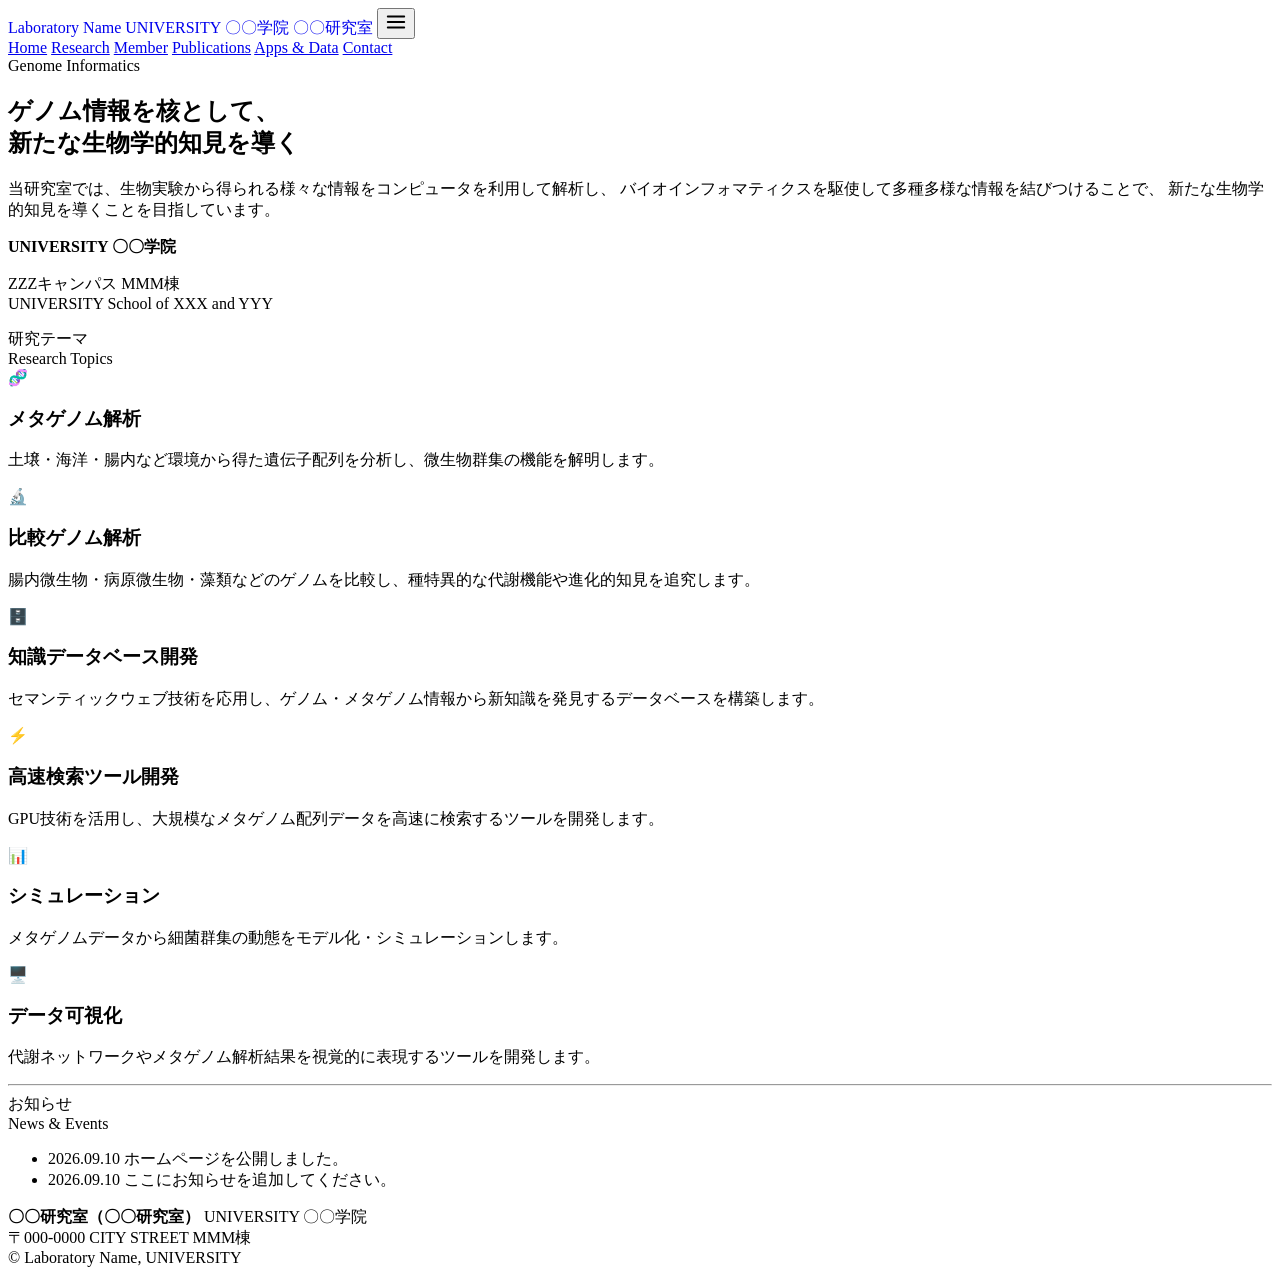
==== commit 99ea3f9d: "Update index.html" ====
--- a/index.html
+++ b/index.html
@@ -5,7 +5,7 @@
 <meta name="viewport" content="width=device-width, initial-scale=1.0">
 <title>Laboratory of Genome Informatics</title>
 <meta name="description" content="〇〇のウェブサイトです。">
-<link rel="stylesheet" href="css/style-classic.css">
+<link rel="stylesheet" href="style-classic-v2.css">
 </head>
 <body>
 
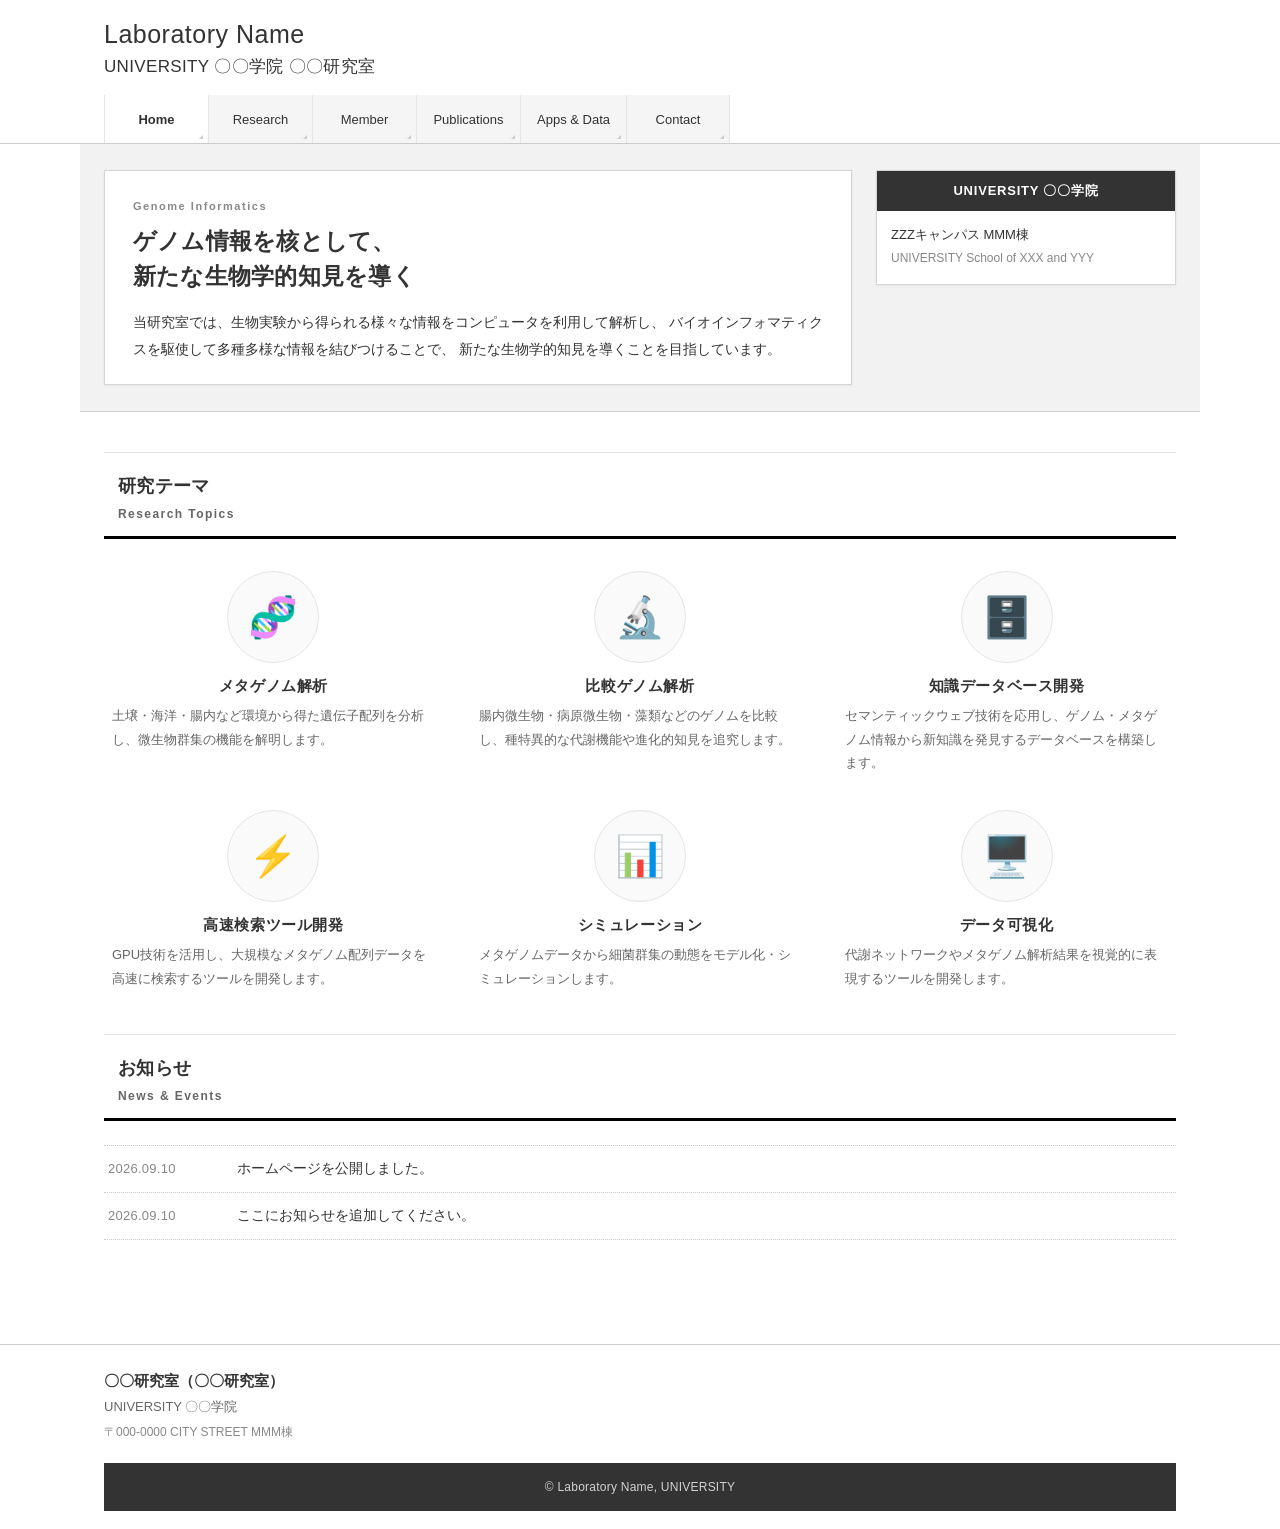
==== commit 650ae162: "Update index.html" ====
--- a/index.html
+++ b/index.html
@@ -5,7 +5,7 @@
 <meta name="viewport" content="width=device-width, initial-scale=1.0">
 <title>Laboratory of Genome Informatics</title>
 <meta name="description" content="〇〇のウェブサイトです。">
-<link rel="stylesheet" href="style-classic-v2.css">
+<link rel="stylesheet" href="style-classic.css">
 </head>
 <body>
 
--- a/style-classic.css
+++ b/style-classic.css
@@ -0,0 +1,591 @@
+@charset "UTF-8";
+/* ============================================================
+   style-classic.css
+   comp.life.isct.ac.jp（WordPress / Biz-Vektor 系テーマ）の
+   雰囲気に寄せた代替スタイル。HTML は一切変更せず、
+   <link> の href を css/style.css → css/style-classic.css に
+   差し替えるだけで切り替わります。
+
+   元サイトの特徴として再現した点:
+   - Web フォントを使わず、ヒラギノ角ゴ / メイリオの本文 14px・行間 1.7
+   - 文字色 #333、ほぼモノクロ（青はロゴ・リンクの最小限）
+   - タイトルは細ウェイトの大きめ和文＋下に研究室名
+   - グレーの「タブ」型グローバルナビ（区切り罫＋右下の小三角）
+   - 見出しは「細い上罫 ＋ 太い黒の下罫」のブロック
+   - カードシャドウ・角丸・余白を抑えた、情報密度の高いレイアウト
+   ============================================================ */
+
+/* ---------- 1. トークン ---------- */
+:root {
+  --bg:            #ffffff;
+  --bg-band:       #f2f2f2;  /* ヒーローの外側の帯 */
+  --bg-tab:        #f5f5f5;  /* タブナビ */
+  --bg-tab-active: #ffffff;
+  --bg-alt:        #fafafa;
+
+  --text:          #333333;
+  --text-sub:      #666666;
+  --text-weak:     #888888;
+
+  --accent:        #0068b7;  /* ロゴ由来の青。使いどころは控えめに */
+  --accent-hover:  #004d87;
+
+  --border:        #e5e5e5;
+  --border-mid:    #d5d5d5;
+  --border-strong: #cccccc;
+  --rule:          #000000;  /* 見出し下の太罫 */
+
+  --dark:          #333333;  /* フッター最下部の帯 */
+  --dark-text:     #d2d2d3;
+
+  --wrap:          1120px;
+  --gutter:        24px;
+}
+
+/* ---------- 2. ベース ---------- */
+*, ::before, ::after { box-sizing: border-box; }
+
+html { scroll-behavior: smooth; }
+
+body {
+  margin: 0;
+  font-family: "ヒラギノ角ゴ Pro W3", "Hiragino Kaku Gothic Pro",
+               メイリオ, Meiryo, Osaka, "ＭＳ Ｐゴシック", "MS PGothic", sans-serif;
+  font-size: 14px;
+  line-height: 1.7;
+  color: var(--text);
+  background: var(--bg);
+  -webkit-text-size-adjust: 100%;
+}
+
+h1, h2, h3, h4 { margin: 0; font-weight: 700; line-height: 1.4; }
+p  { margin: 0 0 1.2em; }
+ul { margin: 0; padding: 0; list-style: none; }
+img { max-width: 100%; height: auto; vertical-align: bottom; }
+
+a {
+  color: var(--text);
+  text-decoration: underline;
+  text-underline-offset: 2px;
+}
+a:hover { color: var(--accent-hover); }
+
+/* ---------- 3. ヘッダー（タイトル行） ---------- */
+header {
+  display: block;
+  height: auto;
+  padding: 0;
+  background: var(--bg);
+  border-bottom: 1px solid var(--border-strong);
+  position: static;           /* 元サイトは追従しない */
+}
+
+.header-inner {
+  display: block;
+  width: auto;
+  max-width: none;
+  margin: 0;
+  padding: 0;
+}
+
+.site-title {
+  display: block;
+  max-width: var(--wrap);
+  margin: 0 auto;
+  padding: 18px var(--gutter) 14px;
+  font-family: inherit;       /* 明朝は使わない */
+  text-decoration: none;
+  color: var(--text);
+}
+
+/* 1行目：大きく細く */
+.site-title-en {
+  display: block;
+  font-size: 25px;
+  font-weight: 200;
+  letter-spacing: 0.02em;
+  line-height: 1.3;
+  color: var(--text);
+}
+
+/* 2行目：研究室名 */
+.site-title-ja {
+  display: block;
+  margin-top: 2px;
+  font-size: 17px;
+  font-weight: 400;
+  letter-spacing: 0.02em;
+  color: var(--text);
+}
+
+/* ---------- 4. タブ型グローバルナビ ---------- */
+nav {
+  display: flex;
+  flex-wrap: wrap;
+  max-width: var(--wrap);
+  margin: 0 auto;
+  padding: 0 var(--gutter);
+  gap: 0;
+}
+
+nav a {
+  position: relative;
+  flex: 0 0 auto;
+  min-width: 104px;
+  padding: 17px 16px 15px;
+  font-size: 13px;
+  font-weight: 400;
+  line-height: 1.2;
+  text-align: center;
+  text-decoration: none;
+  white-space: nowrap;
+  color: var(--text);
+  background: var(--bg-tab);
+  border-left: 1px solid var(--border);
+  border-radius: 0;
+  transition: background 0.15s;
+}
+nav a:last-of-type { border-right: 1px solid var(--border); }
+
+/* タブ右下の小さな三角（元サイトのディテール） */
+nav a::after {
+  content: "";
+  position: absolute;
+  right: 5px;
+  bottom: 4px;
+  border-style: solid;
+  border-width: 0 0 4px 4px;
+  border-color: transparent transparent var(--border-strong) transparent;
+}
+
+nav a:hover { background: #ececec; color: var(--text); }
+
+nav a.active {
+  background: var(--bg-tab-active);
+  font-weight: 700;
+}
+
+/* ハンバーガー：PC では隠す */
+.menu-toggle {
+  display: none;
+  background: none;
+  border: 0;
+  padding: 8px;
+  color: var(--text);
+  cursor: pointer;
+}
+
+/* ---------- 5. メイン ---------- */
+main {
+  max-width: var(--wrap);
+  margin: 0 auto;
+  padding: 0 var(--gutter) 56px;
+}
+
+/* ---------- 6. ヒーロー（グレー帯＋白いカード） ---------- */
+.hero {
+  display: grid;
+  grid-template-columns: 1fr 300px;
+  gap: 24px;
+  align-items: start;
+  margin: 0 calc(var(--gutter) * -1) 32px;
+  padding: 26px var(--gutter);
+  background: var(--bg-band);
+  border-bottom: 1px solid var(--border-mid);
+}
+
+/* 左側のテキストブロックを白いカードに */
+.hero > div:first-child {
+  padding: 26px 28px 22px;
+  background: #fff;
+  border: 1px solid var(--border-mid);
+  box-shadow: 0 1px 3px rgba(0, 0, 0, 0.06);
+}
+
+.hero-label {
+  font-size: 11px;
+  font-weight: 700;
+  letter-spacing: 0.14em;
+  color: var(--text-weak);
+  margin-bottom: 8px;
+}
+
+.hero h1 {
+  font-family: inherit;
+  font-size: 23px;
+  font-weight: 600;
+  line-height: 1.55;
+  letter-spacing: 0.01em;
+  margin-bottom: 14px;
+  color: var(--text);
+}
+
+.hero p {
+  font-size: 14px;
+  line-height: 1.9;
+  color: var(--text);
+  margin: 0;
+}
+
+/* 右側の大学名ボックス（元サイトのサイドバー枠に相当） */
+.hero-badge-wrap {
+  background: #fff;
+  border: 1px solid var(--border-mid);
+  border-radius: 0;
+  padding: 0;
+  box-shadow: 0 1px 3px rgba(0, 0, 0, 0.06);
+}
+
+.hero-university {
+  display: block;
+  padding: 9px 12px;
+  background: var(--dark);
+  color: #fff;
+  font-size: 13px;
+  font-weight: 700;
+  letter-spacing: 0.06em;
+  text-align: center;
+}
+
+.hero-badge-wrap p {
+  margin: 0;
+  padding: 12px 14px 14px;
+  font-size: 13px;
+  line-height: 1.8;
+  color: var(--text-sub);
+}
+
+.hero-campus { color: var(--text); }
+.hero-university-en { font-size: 12px; color: var(--text-weak); }
+
+/* ---------- 7. セクション見出し ---------- */
+/* .section-heading（和文）＋ .section-sub（英字）で1ブロックに見せる */
+.section-heading {
+  margin: 40px 0 0;
+  padding: 18px 14px 2px;
+  border-top: 1px solid var(--border);
+  font-size: 18px;
+  font-weight: 700;
+  letter-spacing: 0.02em;
+  color: var(--text);
+}
+
+.section-sub {
+  margin: 0 0 24px;
+  padding: 0 14px 12px;
+  border-bottom: 3px solid var(--rule);
+  font-size: 12px;
+  font-weight: 700;
+  letter-spacing: 0.12em;
+  color: var(--text-sub);
+}
+
+.section-divider {
+  border: 0;
+  border-top: 1px solid var(--border);
+  margin: 44px 0 0;
+  display: none;             /* 見出しの罫線があるので原則不要 */
+}
+
+/* ---------- 8. 研究テーマ（カード感を外してアイコン＋見出しに） ---------- */
+.research-grid {
+  display: grid;
+  grid-template-columns: repeat(3, 1fr);
+  gap: 36px 28px;
+  margin: 8px 0 44px;
+  padding: 8px 0 0;
+}
+
+.research-card {
+  background: none;
+  border: 0;
+  border-radius: 0;
+  box-shadow: none;
+  padding: 0 8px;
+  text-align: center;
+  transition: none;
+}
+.research-card:hover {
+  transform: none;
+  box-shadow: none;
+  border-color: transparent;
+}
+
+.research-icon {
+  width: 92px;
+  height: 92px;
+  margin: 0 auto 12px;
+  display: flex;
+  align-items: center;
+  justify-content: center;
+  font-size: 40px;
+  line-height: 1;
+  background: var(--bg-alt);
+  border: 1px solid var(--border);
+  border-radius: 50%;
+  color: var(--text);
+}
+
+.research-card h3 {
+  font-size: 15px;
+  font-weight: 700;
+  letter-spacing: 0.04em;
+  margin-bottom: 8px;
+  color: var(--text);
+}
+
+.research-card p {
+  font-size: 13px;
+  line-height: 1.8;
+  color: var(--text-sub);
+  text-align: left;
+  margin: 0;
+}
+
+/* ---------- 9. お知らせ ---------- */
+.news-list { margin: 0 0 8px; }
+
+.news-item {
+  display: flex;
+  gap: 18px;
+  align-items: baseline;
+  padding: 11px 4px;
+  border-bottom: 1px dotted var(--border-strong);
+  border-top: 0;
+}
+.news-item:first-child { border-top: 1px dotted var(--border-strong); }
+
+.news-date {
+  flex: 0 0 auto;
+  width: 8.5em;
+  font-size: 13px;
+  color: var(--text-weak);
+  letter-spacing: 0.02em;
+}
+
+.news-text { font-size: 14px; color: var(--text); }
+.news-text a { color: var(--text); }
+
+/* ---------- 10. メンバー ---------- */
+.member-section { margin-bottom: 36px; }
+
+.member-section-title {
+  margin: 0 0 14px;
+  padding: 6px 12px;
+  background: var(--bg-tab);
+  border-left: 4px solid var(--dark);
+  font-size: 15px;
+  font-weight: 700;
+  color: var(--text);
+}
+
+.member-list {
+  display: grid;
+  grid-template-columns: repeat(3, 1fr);
+  gap: 0;
+  border-top: 1px solid var(--border);
+}
+
+.member-item {
+  padding: 14px 16px;
+  background: #fff;
+  border: 0;
+  border-bottom: 1px solid var(--border);
+  border-radius: 0;
+  box-shadow: none;
+}
+
+.member-item.professor {
+  grid-column: 1 / -1;
+  background: var(--bg-alt);
+}
+
+.member-name {
+  display: block;
+  font-size: 15px;
+  font-weight: 700;
+  color: var(--text);
+}
+
+.member-name-en {
+  display: block;
+  font-size: 12px;
+  color: var(--text-weak);
+  letter-spacing: 0.04em;
+}
+
+.member-role { font-size: 13px; color: var(--text-sub); }
+.member-email { font-size: 12px; color: var(--text-weak); }
+
+/* ---------- 11. 論文リスト ---------- */
+.papers-list { counter-reset: paper; }
+
+.paper-item {
+  padding: 14px 4px 14px 2px;
+  border-bottom: 1px dotted var(--border-strong);
+  border-top: 0;
+  background: none;
+  box-shadow: none;
+}
+.paper-item:first-child { border-top: 1px dotted var(--border-strong); }
+
+.paper-title {
+  font-size: 14px;
+  font-weight: 700;
+  line-height: 1.7;
+  color: var(--text);
+  margin-bottom: 3px;
+}
+
+.paper-meta { font-size: 13px; color: var(--text-sub); }
+.paper-meta a { color: var(--accent); }
+.paper-meta a:hover { color: var(--accent-hover); }
+
+/* ---------- 12. Contact ---------- */
+.contact-block {
+  border: 1px solid var(--border-mid);
+  background: #fff;
+  border-radius: 0;
+  box-shadow: none;
+  margin-bottom: 28px;
+}
+
+.contact-row {
+  display: grid;
+  grid-template-columns: 190px 1fr;
+  gap: 0;
+  padding: 0;
+  border-bottom: 1px solid var(--border);
+}
+.contact-row:last-child { border-bottom: 0; }
+
+.contact-label {
+  padding: 12px 16px;
+  background: var(--bg-tab);
+  border-right: 1px solid var(--border);
+  font-size: 13px;
+  font-weight: 700;
+  color: var(--text);
+}
+
+.contact-row > *:not(.contact-label) { padding: 12px 16px; }
+
+/* ---------- 13. 下層ページの見出し帯 ---------- */
+.page-banner {
+  background: var(--bg-band);
+  border-bottom: 1px solid var(--border-mid);
+  padding: 0;
+  margin-bottom: 8px;
+}
+
+.page-banner-inner {
+  max-width: var(--wrap);
+  margin: 0 auto;
+  padding: 22px var(--gutter);
+}
+
+.page-banner-label {
+  display: block;
+  font-size: 11px;
+  font-weight: 700;
+  letter-spacing: 0.14em;
+  color: var(--text-weak);
+  margin-bottom: 4px;
+}
+
+.page-banner h1 {
+  font-family: inherit;
+  font-size: 22px;
+  font-weight: 600;
+  letter-spacing: 0.02em;
+  color: var(--text);
+}
+
+/* ---------- 14. フッター ---------- */
+footer {
+  margin-top: 40px;
+  border-top: 1px solid var(--border-strong);
+  background: #fff;
+  color: var(--text);
+}
+
+.footer-inner {
+  max-width: var(--wrap);
+  margin: 0 auto;
+  padding: 22px var(--gutter) 18px;
+  display: block;
+}
+
+.footer-org { font-size: 13px; line-height: 1.9; }
+
+.footer-org strong,
+.footer-lab {
+  display: block;
+  font-size: 15px;
+  font-weight: 700;
+  color: var(--text);
+}
+
+.footer-university { color: var(--text-sub); }
+.footer-address { color: var(--text-weak); font-size: 12px; }
+
+/* 最下部の暗い帯（元サイトの著作権表示） */
+.footer-copy {
+  margin-top: 18px;
+  padding: 14px var(--gutter);
+  background: var(--dark);
+  color: var(--dark-text);
+  font-size: 12px;
+  text-align: center;
+  letter-spacing: 0.02em;
+}
+
+/* ---------- 15. レスポンシブ ---------- */
+@media (max-width: 900px) {
+  .hero { grid-template-columns: 1fr; }
+  .research-grid { grid-template-columns: repeat(2, 1fr); }
+  .member-list { grid-template-columns: repeat(2, 1fr); }
+}
+
+@media (max-width: 768px) {
+  .site-title { padding: 14px var(--gutter) 10px; }
+  .site-title-en { font-size: 21px; }
+  .site-title-ja { font-size: 15px; }
+
+  .menu-toggle {
+    display: block;
+    position: absolute;
+    top: 14px;
+    right: var(--gutter);
+  }
+  .header-inner { position: relative; }
+
+  nav { display: none; }
+  nav.open {
+    display: flex;
+    flex-direction: column;
+    padding: 0;
+    border-top: 1px solid var(--border);
+  }
+  nav.open a {
+    min-width: 0;
+    width: 100%;
+    text-align: left;
+    padding: 13px var(--gutter);
+    border-left: 0;
+    border-bottom: 1px solid var(--border);
+  }
+  nav a::after { display: none; }
+
+  .contact-row { grid-template-columns: 1fr; }
+  .contact-label { border-right: 0; border-bottom: 1px solid var(--border); }
+}
+
+@media (max-width: 480px) {
+  .research-grid { grid-template-columns: 1fr; }
+  .research-card p { text-align: left; }
+  .hero h1 { font-size: 19px; }
+  .member-list { grid-template-columns: 1fr; }
+  .news-item { flex-direction: column; gap: 2px; }
+  .news-date { width: auto; }
+}
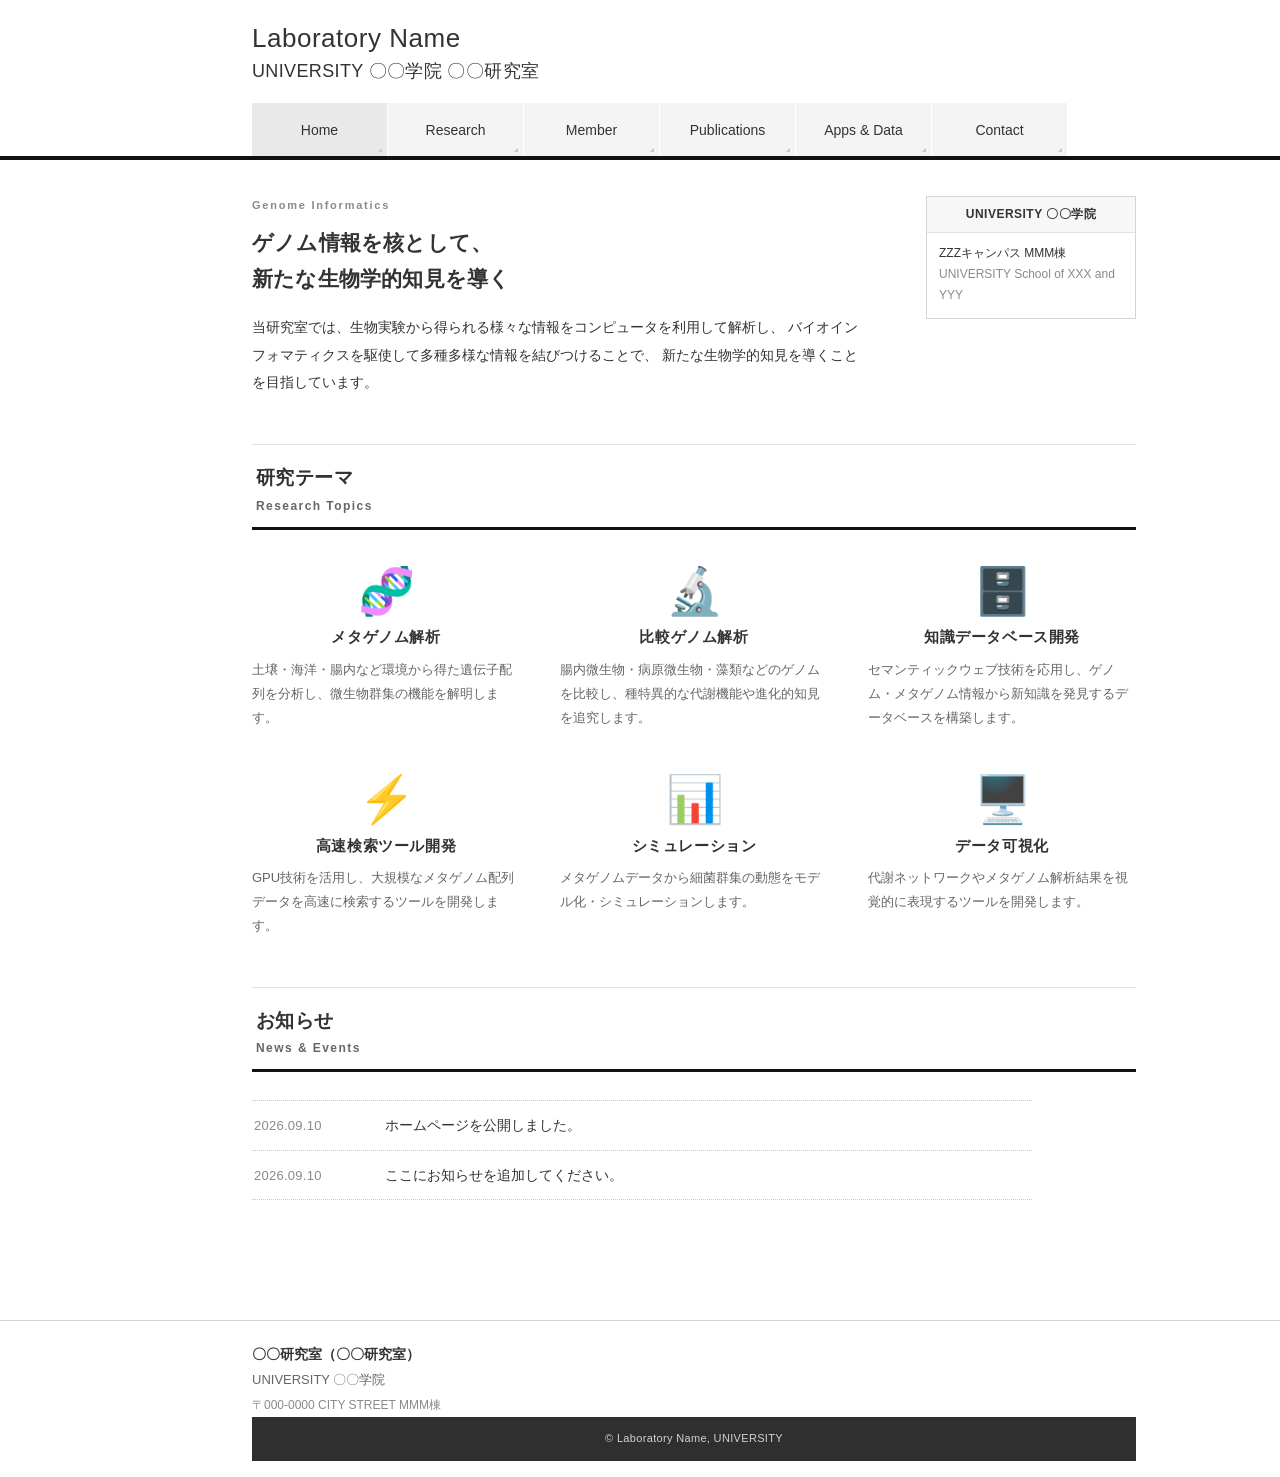
==== commit d153e763: "Update index.html" ====
--- a/index.html
+++ b/index.html
@@ -5,7 +5,7 @@
 <meta name="viewport" content="width=device-width, initial-scale=1.0">
 <title>Laboratory of Genome Informatics</title>
 <meta name="description" content="〇〇のウェブサイトです。">
-<link rel="stylesheet" href="style-classic.css">
+<link rel="stylesheet" href="css/style-classic.css">
 </head>
 <body>
 
--- a/css/style-classic.css
+++ b/css/style-classic.css
@@ -0,0 +1,576 @@
+@charset "UTF-8";
+/* ============================================================
+   style-classic-v2.css
+   たくじさん 風。v1 の「囲みすぎ」を削ぎ落とした版。
+
+   v1 からの変更点
+   - 本文を囲っていた白カード／グレー帯を削除（元サイトは白地に素で流す）
+   - 目立つ位置の黒帯をやめ、右のボックスを控えめな罫線ボックスに
+   - アイコンのグレー丸枠を削除（絵文字をそのまま大きく置く）
+   - ナビ下に全幅の太い黒線を追加（元サイトで一番効いている線）
+   - タブを幅広・背高に、コンテンツ幅を 1040px に
+
+   HTML は変更不要。<link> の href を差し替えるだけ。
+   ============================================================ */
+
+/* ---------- 1. トークン ---------- */
+:root {
+  --bg:            #ffffff;
+  --bg-tab:        #f4f4f4;
+  --bg-tab-active: #e9e9e9;
+  --bg-soft:       #f7f7f7;
+
+  --text:          #333333;
+  --text-sub:      #666666;
+  --text-weak:     #8a8a8a;
+
+  --accent:        #0068b7;
+  --accent-hover:  #004d87;
+
+  --border:        #e3e3e3;
+  --border-mid:    #d5d5d5;
+  --border-strong: #c8c8c8;
+  --rule:          #111111;   /* 見出し下・ナビ下の太罫 */
+
+  --wrap:          1040px;
+  --gutter:        24px;
+}
+
+/* ---------- 2. ベース ---------- */
+*, ::before, ::after { box-sizing: border-box; }
+
+html { scroll-behavior: smooth; }
+
+body {
+  margin: 0;
+  font-family: "ヒラギノ角ゴ Pro W3", "Hiragino Kaku Gothic Pro",
+               メイリオ, Meiryo, Osaka, "ＭＳ Ｐゴシック", "MS PGothic", sans-serif;
+  font-size: 14px;
+  line-height: 1.75;
+  color: var(--text);
+  background: var(--bg);
+  -webkit-text-size-adjust: 100%;
+}
+
+h1, h2, h3, h4 { margin: 0; font-weight: 700; line-height: 1.45; }
+p  { margin: 0 0 1.1em; }
+ul { margin: 0; padding: 0; list-style: none; }
+img { max-width: 100%; height: auto; vertical-align: bottom; }
+
+a {
+  color: var(--text);
+  text-decoration: underline;
+  text-underline-offset: 2px;
+}
+a:hover { color: var(--accent-hover); }
+
+/* ---------- 3. ヘッダー ---------- */
+header {
+  display: block;
+  height: auto;
+  padding: 0;
+  background: var(--bg);
+  border-bottom: 4px solid var(--rule);   /* ナビ下の全幅の太線 */
+  position: static;
+}
+
+.header-inner {
+  display: block;
+  width: auto;
+  max-width: none;
+  margin: 0;
+  padding: 0;
+  position: relative;
+}
+
+.site-title {
+  display: block;
+  max-width: var(--wrap);
+  margin: 0 auto;
+  padding: 22px var(--gutter) 16px 132px;  /* 元サイトはロゴ分だけ左に寄る */
+  font-family: inherit;
+  text-decoration: none;
+  color: var(--text);
+}
+
+.site-title-en {
+  display: block;
+  font-size: 26px;
+  font-weight: 300;
+  letter-spacing: 0.02em;
+  line-height: 1.25;
+}
+
+.site-title-ja {
+  display: block;
+  margin-top: 1px;
+  font-size: 18px;
+  font-weight: 300;
+  letter-spacing: 0.02em;
+}
+
+/* ---------- 4. タブ型ナビ ---------- */
+nav {
+  display: flex;
+  flex-wrap: wrap;
+  max-width: var(--wrap);
+  margin: 0 auto;
+  padding: 0 var(--gutter) 0 132px;
+  gap: 0;
+}
+
+nav a {
+  position: relative;
+  flex: 0 0 auto;
+  min-width: 136px;
+  padding: 19px 20px 17px;
+  font-size: 14px;
+  font-weight: 400;
+  line-height: 1.2;
+  text-align: center;
+  text-decoration: none;
+  white-space: nowrap;
+  color: var(--text);
+  background: var(--bg-tab);
+  border-right: 1px solid #ffffff;
+  border-radius: 0;
+  transition: background 0.15s;
+}
+
+/* タブ右下の小さな三角 */
+nav a::after {
+  content: "";
+  position: absolute;
+  right: 5px;
+  bottom: 4px;
+  border-style: solid;
+  border-width: 0 0 4px 4px;
+  border-color: transparent transparent var(--border-strong) transparent;
+}
+
+nav a:hover  { background: #ececec; color: var(--text); }
+nav a.active { background: var(--bg-tab-active); }
+
+.menu-toggle {
+  display: none;
+  background: none;
+  border: 0;
+  padding: 8px;
+  color: var(--text);
+  cursor: pointer;
+}
+
+/* ---------- 5. メイン ---------- */
+main {
+  max-width: var(--wrap);
+  margin: 0 auto;
+  padding: 36px var(--gutter) 64px 132px;
+}
+
+/* ---------- 6. 導入部（囲まない） ---------- */
+.hero {
+  display: grid;
+  grid-template-columns: 1fr 210px;
+  gap: 40px;
+  align-items: start;
+  margin: 0 0 40px;
+  padding: 0;
+  background: none;
+  border: 0;
+}
+
+.hero > div:first-child {
+  padding: 0;
+  background: none;
+  border: 0;
+  box-shadow: none;
+  max-width: 44em;
+}
+
+.hero-label {
+  font-size: 11px;
+  font-weight: 700;
+  letter-spacing: 0.16em;
+  color: var(--text-weak);
+  margin-bottom: 10px;
+}
+
+.hero h1 {
+  font-family: inherit;
+  font-size: 21px;
+  font-weight: 600;
+  line-height: 1.7;
+  letter-spacing: 0.01em;
+  margin-bottom: 18px;
+  color: var(--text);
+}
+
+.hero p {
+  font-size: 14px;
+  line-height: 1.95;
+  color: var(--text);
+  margin: 0;
+}
+
+/* 右の大学名ボックス（元サイトのサイドバー部品と同じ軽さ） */
+.hero-badge-wrap {
+  background: #fff;
+  border: 1px solid var(--border-mid);
+  border-radius: 0;
+  padding: 0;
+  box-shadow: none;
+}
+
+.hero-university {
+  display: block;
+  padding: 7px 10px;
+  background: var(--bg-soft);
+  border-bottom: 1px solid var(--border);
+  color: var(--text);
+  font-size: 12px;
+  font-weight: 700;
+  letter-spacing: 0.04em;
+  text-align: center;
+}
+
+.hero-badge-wrap p {
+  margin: 0;
+  padding: 10px 12px 12px;
+  font-size: 12px;
+  line-height: 1.75;
+  color: var(--text-sub);
+}
+
+.hero-campus { color: var(--text); }
+.hero-university-en { color: var(--text-weak); }
+
+/* ---------- 7. セクション見出し ---------- */
+.section-heading {
+  margin: 48px 0 0;
+  padding: 16px 4px 1px;
+  border-top: 1px solid var(--border);
+  font-size: 19px;
+  font-weight: 700;
+  letter-spacing: 0.02em;
+  color: var(--text);
+}
+
+.section-sub {
+  margin: 0 0 28px;
+  padding: 0 4px 10px;
+  border-bottom: 3px solid var(--rule);
+  font-size: 12px;
+  font-weight: 700;
+  letter-spacing: 0.12em;
+  color: var(--text-sub);
+}
+
+.section-divider { display: none; }
+
+/* ---------- 8. 研究テーマ（枠なし・丸なし） ---------- */
+.research-grid {
+  display: grid;
+  grid-template-columns: repeat(3, 1fr);
+  gap: 44px 40px;
+  margin: 4px 0 48px;
+  padding: 8px 0 0;
+  max-width: 900px;
+}
+
+.research-card {
+  background: none;
+  border: 0;
+  border-radius: 0;
+  box-shadow: none;
+  padding: 0;
+  text-align: center;
+  transition: none;
+}
+.research-card:hover {
+  transform: none;
+  box-shadow: none;
+  border-color: transparent;
+}
+
+.research-icon {
+  width: auto;
+  height: auto;
+  margin: 0 0 10px;
+  display: block;
+  background: none;
+  border: 0;
+  border-radius: 0;
+  font-size: 46px;
+  line-height: 1.1;
+}
+
+.research-card h3 {
+  font-size: 15px;
+  font-weight: 700;
+  letter-spacing: 0.04em;
+  margin-bottom: 10px;
+  color: var(--text);
+}
+
+.research-card p {
+  font-size: 13px;
+  line-height: 1.85;
+  color: var(--text-sub);
+  text-align: left;
+  margin: 0;
+}
+
+/* ---------- 9. お知らせ ---------- */
+.news-list { margin: 0 0 8px; max-width: 780px; }
+
+.news-item {
+  display: flex;
+  gap: 20px;
+  align-items: baseline;
+  padding: 12px 2px;
+  border-top: 0;
+  border-bottom: 1px dotted var(--border-strong);
+}
+.news-item:first-child { border-top: 1px dotted var(--border-strong); }
+
+.news-date {
+  flex: 0 0 auto;
+  width: 8.5em;
+  font-size: 13px;
+  color: var(--text-weak);
+  letter-spacing: 0.02em;
+}
+
+.news-text { font-size: 14px; color: var(--text); }
+.news-text a { color: var(--text); }
+
+/* ---------- 10. メンバー ---------- */
+.member-section { margin-bottom: 40px; }
+
+.member-section-title {
+  margin: 0 0 6px;
+  padding: 0 0 6px;
+  background: none;
+  border-left: 0;
+  border-bottom: 1px solid var(--border-mid);
+  font-size: 15px;
+  font-weight: 700;
+  color: var(--text);
+}
+
+.member-list {
+  display: grid;
+  grid-template-columns: repeat(3, 1fr);
+  gap: 0 32px;
+}
+
+.member-item {
+  padding: 14px 0;
+  background: none;
+  border: 0;
+  border-bottom: 1px dotted var(--border-strong);
+  border-radius: 0;
+  box-shadow: none;
+}
+
+.member-item.professor { grid-column: 1 / -1; }
+
+.member-name {
+  display: block;
+  font-size: 15px;
+  font-weight: 700;
+  color: var(--text);
+}
+
+.member-name-en {
+  display: block;
+  font-size: 12px;
+  color: var(--text-weak);
+  letter-spacing: 0.04em;
+}
+
+.member-role  { font-size: 13px; color: var(--text-sub); }
+.member-email { font-size: 12px; color: var(--text-weak); }
+
+/* ---------- 11. 論文リスト ---------- */
+.papers-list { max-width: 820px; }
+
+.paper-item {
+  padding: 14px 2px;
+  border-top: 0;
+  border-bottom: 1px dotted var(--border-strong);
+  background: none;
+  box-shadow: none;
+}
+.paper-item:first-child { border-top: 1px dotted var(--border-strong); }
+
+.paper-title {
+  font-size: 14px;
+  font-weight: 700;
+  line-height: 1.75;
+  color: var(--text);
+  margin-bottom: 2px;
+}
+
+.paper-meta { font-size: 13px; color: var(--text-sub); }
+.paper-meta a { color: var(--accent); }
+.paper-meta a:hover { color: var(--accent-hover); }
+
+/* ---------- 12. Contact ---------- */
+.contact-block {
+  border: 0;
+  border-top: 1px solid var(--border-mid);
+  background: none;
+  border-radius: 0;
+  box-shadow: none;
+  margin-bottom: 32px;
+  max-width: 780px;
+}
+
+.contact-row {
+  display: grid;
+  grid-template-columns: 170px 1fr;
+  gap: 0;
+  padding: 0;
+  border-bottom: 1px solid var(--border);
+}
+.contact-row:last-child { border-bottom: 1px solid var(--border-mid); }
+
+.contact-label {
+  padding: 12px 12px 12px 2px;
+  background: none;
+  border-right: 0;
+  font-size: 13px;
+  font-weight: 700;
+  color: var(--text);
+}
+
+.contact-row > *:not(.contact-label) { padding: 12px 0; }
+
+/* ---------- 13. 下層ページの見出し ---------- */
+.page-banner {
+  background: none;
+  border-bottom: 0;
+  padding: 0;
+  margin: 0;
+}
+
+.page-banner-inner {
+  max-width: var(--wrap);
+  margin: 0 auto;
+  padding: 32px var(--gutter) 0 132px;
+  border-bottom: 3px solid var(--rule);
+}
+
+.page-banner-label {
+  display: block;
+  font-size: 11px;
+  font-weight: 700;
+  letter-spacing: 0.16em;
+  color: var(--text-weak);
+  margin-bottom: 4px;
+}
+
+.page-banner h1 {
+  font-family: inherit;
+  font-size: 21px;
+  font-weight: 600;
+  letter-spacing: 0.02em;
+  color: var(--text);
+  padding-bottom: 10px;
+}
+
+/* ---------- 14. フッター ---------- */
+footer {
+  margin-top: 48px;
+  border-top: 1px solid var(--border-mid);
+  background: #fff;
+  color: var(--text);
+}
+
+.footer-inner {
+  max-width: var(--wrap);
+  margin: 0 auto;
+  padding: 20px var(--gutter) 16px 132px;
+  display: block;
+}
+
+.footer-org { font-size: 13px; line-height: 1.9; }
+
+.footer-org strong,
+.footer-lab {
+  display: block;
+  font-size: 14px;
+  font-weight: 700;
+  color: var(--text);
+}
+
+.footer-university { color: var(--text-sub); }
+.footer-address { color: var(--text-weak); font-size: 12px; }
+
+.footer-copy {
+  margin: 0;
+  padding: 12px var(--gutter);
+  background: #2f2f2f;
+  color: #d2d2d3;
+  font-size: 11px;
+  text-align: center;
+  letter-spacing: 0.03em;
+}
+
+/* ---------- 15. レスポンシブ ---------- */
+@media (max-width: 1100px) {
+  .site-title,
+  nav,
+  main,
+  .footer-inner,
+  .page-banner-inner { padding-left: var(--gutter); }
+}
+
+@media (max-width: 900px) {
+  .hero { grid-template-columns: 1fr; gap: 24px; }
+  .hero-badge-wrap { max-width: 320px; }
+  .research-grid { grid-template-columns: repeat(2, 1fr); }
+  .member-list { grid-template-columns: repeat(2, 1fr); }
+}
+
+@media (max-width: 768px) {
+  .site-title { padding: 16px var(--gutter) 12px; }
+  .site-title-en { font-size: 21px; }
+  .site-title-ja { font-size: 15px; }
+
+  .menu-toggle {
+    display: block;
+    position: absolute;
+    top: 16px;
+    right: var(--gutter);
+  }
+
+  nav { display: none; }
+  nav.open {
+    display: flex;
+    flex-direction: column;
+    padding: 0;
+    border-top: 1px solid var(--border);
+  }
+  nav.open a {
+    min-width: 0;
+    width: 100%;
+    text-align: left;
+    padding: 13px var(--gutter);
+    border-right: 0;
+    border-bottom: 1px solid #fff;
+  }
+  nav a::after { display: none; }
+
+  main { padding: 24px var(--gutter) 48px; }
+  .contact-row { grid-template-columns: 1fr; }
+}
+
+@media (max-width: 480px) {
+  .research-grid { grid-template-columns: 1fr; gap: 32px; }
+  .hero h1 { font-size: 18px; }
+  .member-list { grid-template-columns: 1fr; }
+  .news-item { flex-direction: column; gap: 2px; }
+  .news-date { width: auto; }
+}
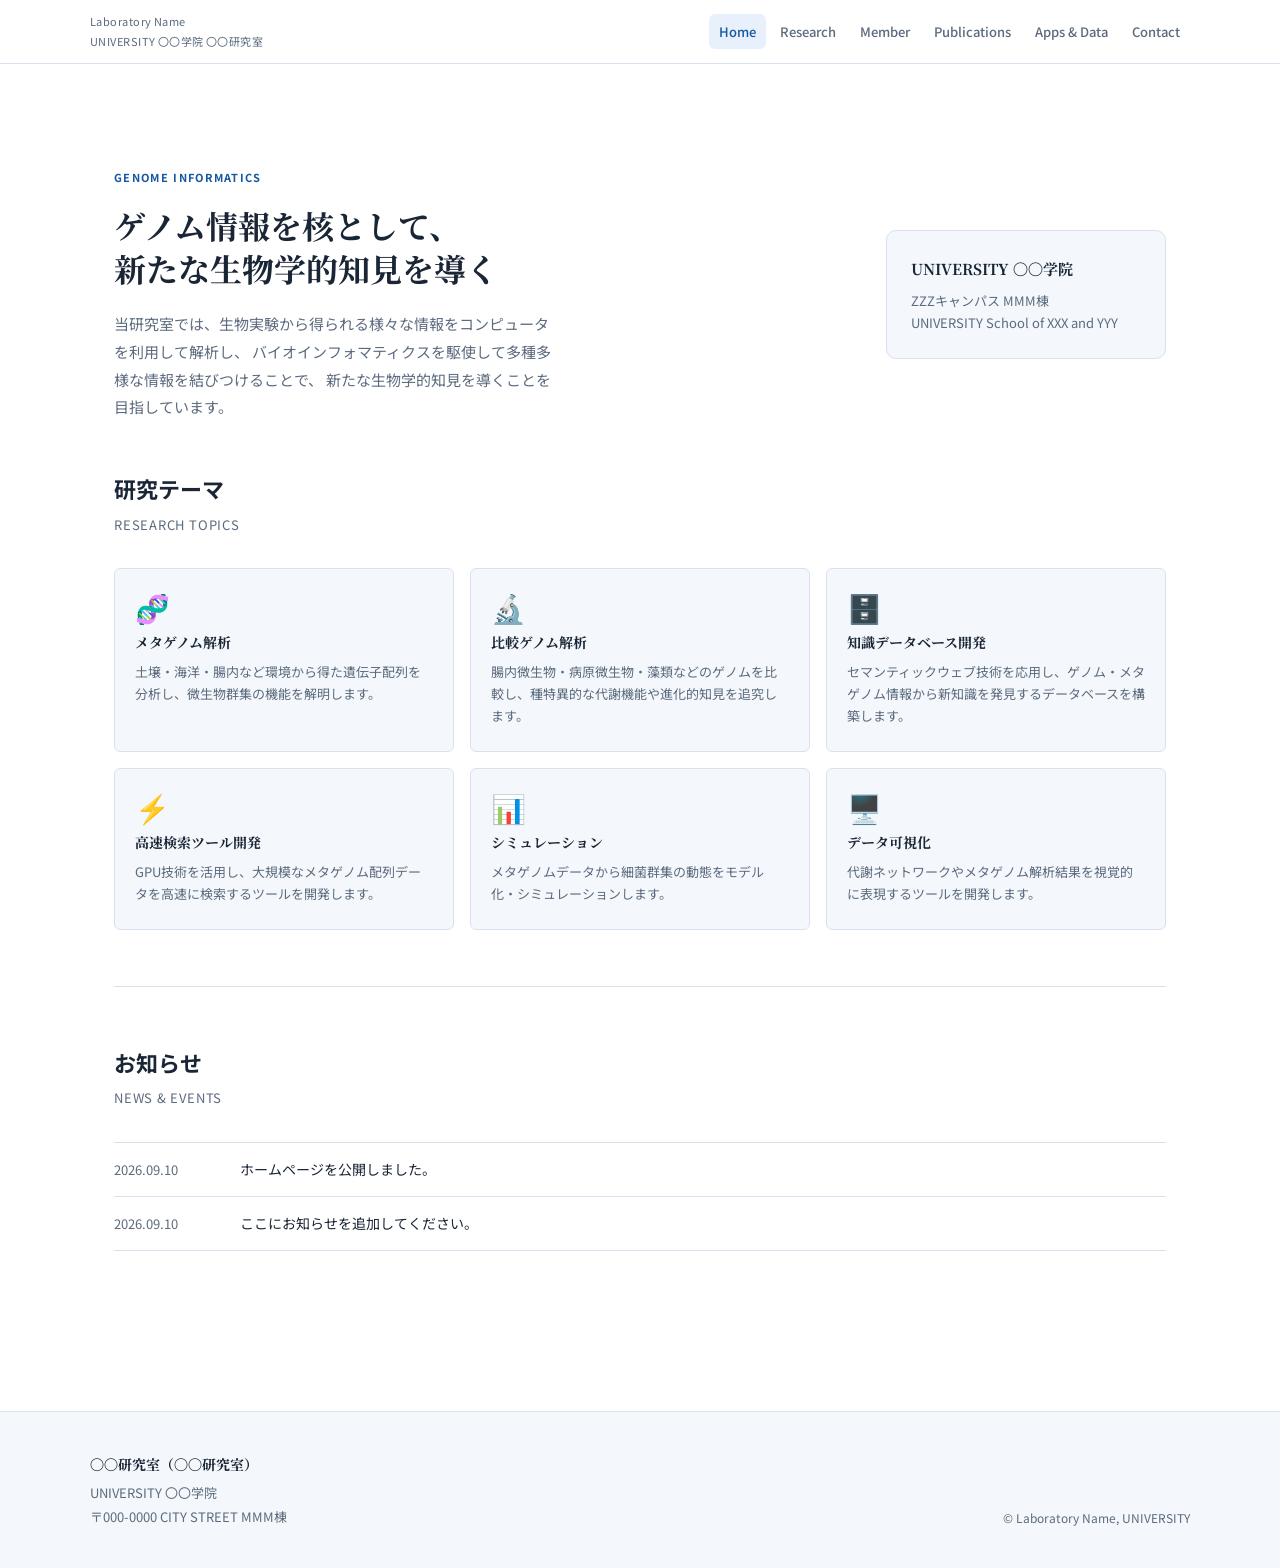
==== commit 219c7f81: "Update index.html" ====
--- a/index.html
+++ b/index.html
@@ -5,7 +5,7 @@
 <meta name="viewport" content="width=device-width, initial-scale=1.0">
 <title>Laboratory of Genome Informatics</title>
 <meta name="description" content="〇〇のウェブサイトです。">
-<link rel="stylesheet" href="css/style-classic.css">
+<link rel="stylesheet" href="css/style.css">
 </head>
 <body>
 
--- a/css/style.css
+++ b/css/style.css
@@ -0,0 +1,497 @@
+/* =============================================
+   Laboratory of Genome Informatics — Style
+   ============================================= */
+
+@import url('https://fonts.googleapis.com/css2?family=Noto+Serif+JP:wght@400;700&family=Noto+Sans+JP:wght@400;500;700&display=swap');
+
+/* --- Tokens --- */
+:root {
+  --bg:           #FFFFFF;
+  --bg-alt:       #F4F7FB;
+  --bg-card:      #FFFFFF;
+  --text:         #1A2535;
+  --text-sub:     #5C6B7E;
+  --accent:       #1557A0;
+  --accent-hover: #0E3F78;
+  --accent-light: #E8F1FB;
+  --border:       #D8E2EE;
+  --shadow:       0 1px 4px rgba(21,87,160,0.08);
+  --radius:       6px;
+  --header-h:     64px;
+}
+
+@media (prefers-color-scheme: dark) {
+  :root:not([data-theme="light"]) {
+    --bg:           #0C1624;
+    --bg-alt:       #111E30;
+    --bg-card:      #152036;
+    --text:         #E2EAF4;
+    --text-sub:     #8899AA;
+    --accent:       #4A9FE0;
+    --accent-hover: #6BB5EC;
+    --accent-light: #162840;
+    --border:       #1E3050;
+    --shadow:       0 1px 4px rgba(0,0,0,0.3);
+  }
+}
+
+:root[data-theme="dark"] {
+  --bg:           #0C1624;
+  --bg-alt:       #111E30;
+  --bg-card:      #152036;
+  --text:         #E2EAF4;
+  --text-sub:     #8899AA;
+  --accent:       #4A9FE0;
+  --accent-hover: #6BB5EC;
+  --accent-light: #162840;
+  --border:       #1E3050;
+  --shadow:       0 1px 4px rgba(0,0,0,0.3);
+}
+
+/* --- Reset & Base --- */
+*, *::before, *::after { box-sizing: border-box; margin: 0; padding: 0; }
+
+html { scroll-behavior: smooth; }
+
+body {
+  font-family: 'Noto Sans JP', sans-serif;
+  font-size: 15px;
+  line-height: 1.8;
+  color: var(--text);
+  background: var(--bg);
+  padding: 0;
+}
+
+a { color: var(--accent); text-decoration: none; }
+a:hover { color: var(--accent-hover); text-decoration: underline; }
+
+img { max-width: 100%; display: block; }
+
+h1, h2, h3, h4 {
+  font-family: 'Noto Serif JP', serif;
+  text-wrap: balance;
+  line-height: 1.4;
+}
+
+/* --- Header & Nav --- */
+header {
+  position: sticky;
+  top: 0;
+  z-index: 100;
+  height: var(--header-h);
+  background: var(--bg);
+  border-bottom: 1px solid var(--border);
+  display: flex;
+  align-items: center;
+  padding-inline: 24px;
+}
+
+.header-inner {
+  width: 100%;
+  max-width: 1100px;
+  margin-inline: auto;
+  display: flex;
+  align-items: center;
+  justify-content: space-between;
+  gap: 16px;
+}
+
+.site-title {
+  font-family: 'Noto Serif JP', serif;
+  font-size: 15px;
+  font-weight: 700;
+  color: var(--text);
+  white-space: nowrap;
+  flex-shrink: 0;
+}
+
+.site-title span {
+  display: block;
+  font-family: 'Noto Sans JP', sans-serif;
+  font-size: 11px;
+  font-weight: 400;
+  color: var(--text-sub);
+  letter-spacing: 0.04em;
+}
+
+nav { display: flex; gap: 4px; }
+
+nav a {
+  font-size: 13px;
+  font-weight: 500;
+  color: var(--text-sub);
+  padding: 6px 10px;
+  border-radius: var(--radius);
+  transition: color 0.15s, background 0.15s;
+  white-space: nowrap;
+  text-decoration: none;
+}
+
+nav a:hover,
+nav a.active {
+  color: var(--accent);
+  background: var(--accent-light);
+}
+
+.menu-toggle {
+  display: none;
+  background: none;
+  border: none;
+  cursor: pointer;
+  padding: 8px;
+  color: var(--text);
+  flex-shrink: 0;
+}
+
+/* --- Page wrapper --- */
+main {
+  max-width: 1100px;
+  margin-inline: auto;
+  padding: 48px 24px 80px;
+}
+
+/* --- Section headings --- */
+.section-heading {
+  font-size: 22px;
+  font-weight: 700;
+  color: var(--text);
+  margin-bottom: 4px;
+}
+
+.section-sub {
+  font-size: 13px;
+  color: var(--text-sub);
+  letter-spacing: 0.06em;
+  text-transform: uppercase;
+  margin-bottom: 32px;
+}
+
+.section-divider {
+  border: none;
+  border-top: 1px solid var(--border);
+  margin-block: 56px;
+}
+
+/* --- Hero --- */
+.hero {
+  padding-block: 56px 48px;
+  display: grid;
+  grid-template-columns: 1fr 280px;
+  gap: 48px;
+  align-items: center;
+}
+
+.hero-label {
+  font-size: 11px;
+  font-weight: 700;
+  letter-spacing: 0.12em;
+  text-transform: uppercase;
+  color: var(--accent);
+  margin-bottom: 16px;
+}
+
+.hero h1 {
+  font-size: 32px;
+  font-weight: 700;
+  color: var(--text);
+  margin-bottom: 20px;
+  line-height: 1.35;
+}
+
+.hero p {
+  font-size: 15px;
+  color: var(--text-sub);
+  max-width: 56ch;
+  line-height: 1.85;
+}
+
+.hero-badge-wrap {
+  background: var(--bg-alt);
+  border: 1px solid var(--border);
+  border-radius: 10px;
+  padding: 24px;
+}
+
+.hero-badge-wrap p {
+  font-size: 13px;
+  color: var(--text-sub);
+  line-height: 1.7;
+}
+
+.hero-badge-wrap strong {
+  display: block;
+  font-size: 15px;
+  font-family: 'Noto Serif JP', serif;
+  color: var(--text);
+  margin-bottom: 8px;
+}
+
+/* --- Research grid --- */
+.research-grid {
+  display: grid;
+  grid-template-columns: repeat(3, 1fr);
+  gap: 16px;
+}
+
+.research-card {
+  background: var(--bg-alt);
+  border: 1px solid var(--border);
+  border-radius: var(--radius);
+  padding: 24px 20px;
+  transition: border-color 0.15s, box-shadow 0.15s;
+}
+
+.research-card:hover {
+  border-color: var(--accent);
+  box-shadow: var(--shadow);
+}
+
+.research-icon {
+  font-size: 28px;
+  margin-bottom: 12px;
+  line-height: 1;
+}
+
+.research-card h3 {
+  font-size: 14px;
+  font-weight: 700;
+  color: var(--text);
+  margin-bottom: 8px;
+}
+
+.research-card p {
+  font-size: 13px;
+  color: var(--text-sub);
+  line-height: 1.7;
+}
+
+/* --- News --- */
+.news-list {
+  list-style: none;
+  display: flex;
+  flex-direction: column;
+  gap: 0;
+}
+
+.news-item {
+  display: grid;
+  grid-template-columns: 110px 1fr;
+  gap: 16px;
+  padding-block: 14px;
+  border-bottom: 1px solid var(--border);
+  align-items: baseline;
+}
+
+.news-item:first-child { border-top: 1px solid var(--border); }
+
+.news-date {
+  font-size: 13px;
+  color: var(--text-sub);
+  font-variant-numeric: tabular-nums;
+  white-space: nowrap;
+}
+
+.news-text { font-size: 14px; color: var(--text); }
+
+/* --- Member page --- */
+.member-section { margin-bottom: 48px; }
+
+.member-section-title {
+  font-size: 13px;
+  font-weight: 700;
+  letter-spacing: 0.08em;
+  text-transform: uppercase;
+  color: var(--accent);
+  padding-bottom: 10px;
+  border-bottom: 2px solid var(--accent-light);
+  margin-bottom: 20px;
+}
+
+.member-list {
+  display: grid;
+  grid-template-columns: repeat(auto-fill, minmax(220px, 1fr));
+  gap: 12px;
+  list-style: none;
+}
+
+.member-item {
+  background: var(--bg-alt);
+  border: 1px solid var(--border);
+  border-radius: var(--radius);
+  padding: 16px 18px;
+}
+
+.member-item.professor {
+  background: var(--accent-light);
+  border-color: var(--accent);
+}
+
+.member-name {
+  font-size: 14px;
+  font-weight: 700;
+  color: var(--text);
+  margin-bottom: 2px;
+}
+
+.member-name-en {
+  font-size: 12px;
+  color: var(--text-sub);
+  margin-bottom: 6px;
+}
+
+.member-role {
+  font-size: 12px;
+  color: var(--accent);
+  font-weight: 500;
+}
+
+.member-email {
+  font-size: 12px;
+  color: var(--text-sub);
+  margin-top: 6px;
+  word-break: break-all;
+}
+
+/* --- Papers page --- */
+.papers-list {
+  list-style: none;
+  display: flex;
+  flex-direction: column;
+  gap: 0;
+}
+
+.paper-item {
+  padding-block: 20px;
+  border-bottom: 1px solid var(--border);
+}
+
+.paper-item:first-child { border-top: 1px solid var(--border); }
+
+.paper-title {
+  font-size: 15px;
+  font-weight: 700;
+  color: var(--text);
+  margin-bottom: 4px;
+}
+
+.paper-meta {
+  font-size: 13px;
+  color: var(--text-sub);
+  line-height: 1.6;
+}
+
+.paper-meta a {
+  font-size: 12px;
+  color: var(--accent);
+}
+
+/* --- Contact page --- */
+.contact-block {
+  background: var(--bg-alt);
+  border: 1px solid var(--border);
+  border-radius: var(--radius);
+  padding: 32px;
+  max-width: 600px;
+}
+
+.contact-row {
+  display: grid;
+  grid-template-columns: 100px 1fr;
+  gap: 8px 16px;
+  padding-block: 12px;
+  border-bottom: 1px solid var(--border);
+  font-size: 14px;
+}
+
+.contact-row:last-child { border-bottom: none; }
+
+.contact-label {
+  font-size: 12px;
+  font-weight: 700;
+  letter-spacing: 0.05em;
+  color: var(--text-sub);
+  text-transform: uppercase;
+  padding-top: 2px;
+}
+
+/* --- Footer --- */
+footer {
+  background: var(--bg-alt);
+  border-top: 1px solid var(--border);
+  padding-block: 40px;
+  padding-inline: 24px;
+  margin-top: 80px;
+}
+
+.footer-inner {
+  max-width: 1100px;
+  margin-inline: auto;
+  display: flex;
+  justify-content: space-between;
+  align-items: flex-end;
+  gap: 24px;
+  flex-wrap: wrap;
+}
+
+.footer-org {
+  font-size: 13px;
+  color: var(--text-sub);
+  line-height: 1.8;
+}
+
+.footer-org strong {
+  display: block;
+  font-size: 14px;
+  font-family: 'Noto Serif JP', serif;
+  color: var(--text);
+  margin-bottom: 4px;
+}
+
+.footer-copy {
+  font-size: 12px;
+  color: var(--text-sub);
+}
+
+/* --- Page title banner --- */
+.page-banner {
+  background: var(--bg-alt);
+  border-bottom: 1px solid var(--border);
+  padding: 40px 24px 32px;
+}
+
+.page-banner-inner {
+  max-width: 1100px;
+  margin-inline: auto;
+}
+
+.page-banner-label {
+  font-size: 11px;
+  letter-spacing: 0.12em;
+  text-transform: uppercase;
+  color: var(--accent);
+  font-weight: 700;
+  margin-bottom: 8px;
+}
+
+.page-banner h1 {
+  font-size: 28px;
+  font-weight: 700;
+  color: var(--text);
+}
+
+/* --- Responsive --- */
+@media (max-width: 768px) {
+  nav { display: none; flex-direction: column; position: absolute; top: var(--header-h); left: 0; right: 0; background: var(--bg); border-bottom: 1px solid var(--border); padding: 12px 16px; gap: 4px; }
+  nav.open { display: flex; }
+  .menu-toggle { display: block; }
+  .hero { grid-template-columns: 1fr; }
+  .hero-badge-wrap { display: none; }
+  .research-grid { grid-template-columns: repeat(2, 1fr); }
+  .contact-row { grid-template-columns: 1fr; gap: 4px; }
+}
+
+@media (max-width: 480px) {
+  .research-grid { grid-template-columns: 1fr; }
+  .hero h1 { font-size: 24px; }
+  .member-list { grid-template-columns: 1fr; }
+}
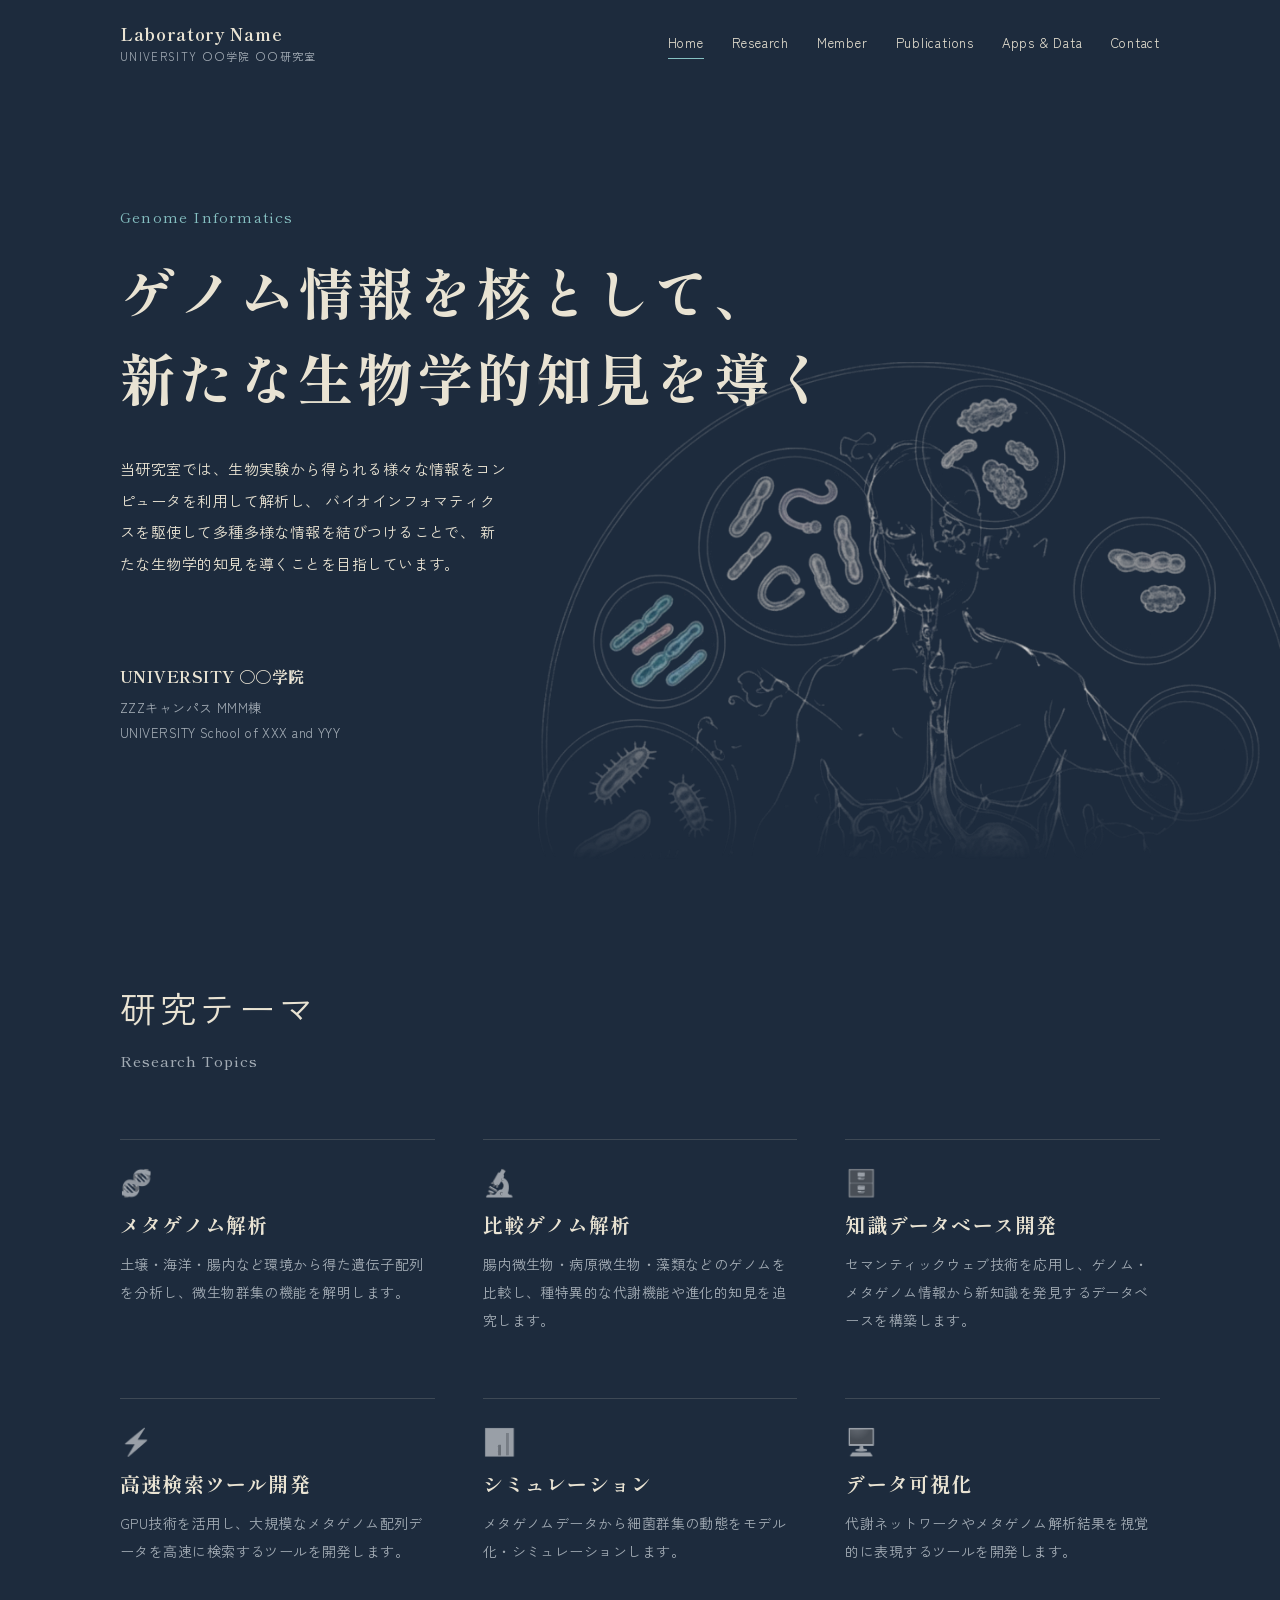
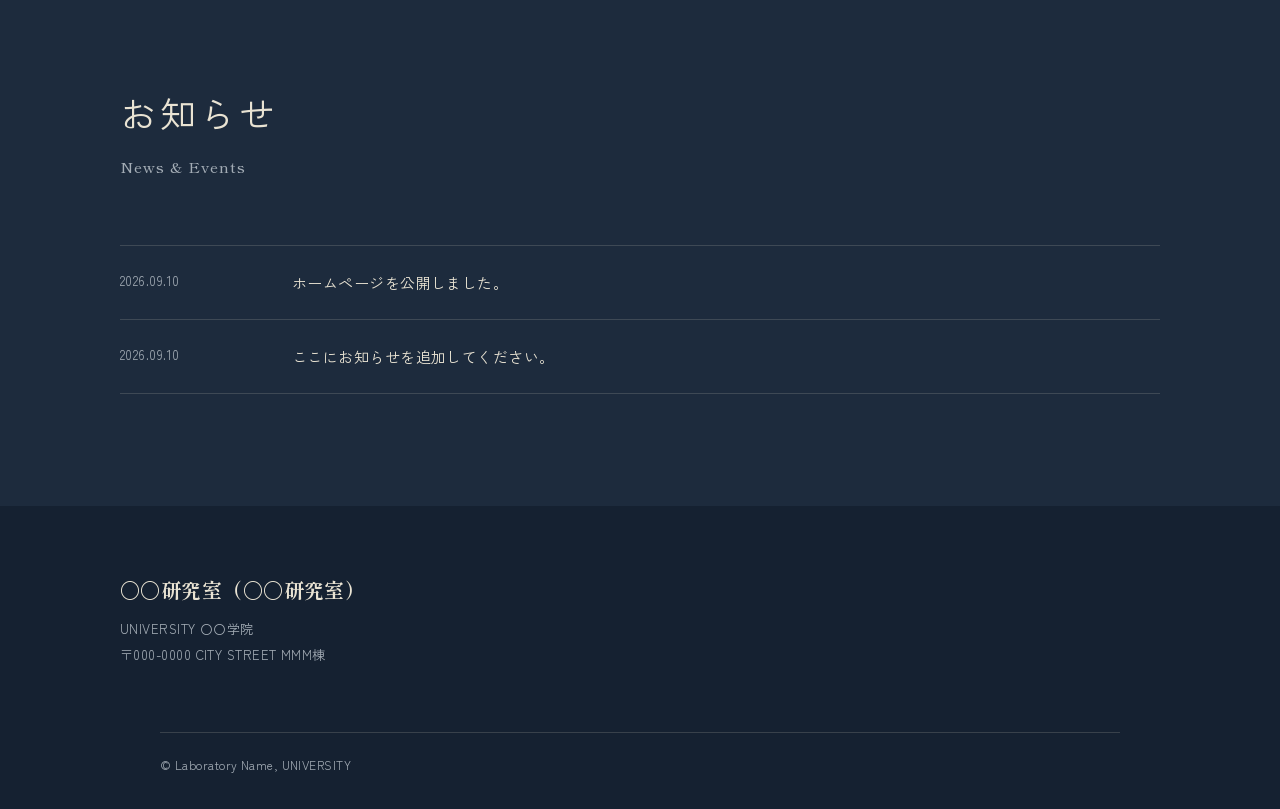
==== commit 1ff58151: "Update index.html" ====
--- a/index.html
+++ b/index.html
@@ -5,7 +5,7 @@
 <meta name="viewport" content="width=device-width, initial-scale=1.0">
 <title>Laboratory of Genome Informatics</title>
 <meta name="description" content="〇〇のウェブサイトです。">
-<link rel="stylesheet" href="css/style.css">
+<link rel="stylesheet" href="css/style-ai.css">
 </head>
 <body>
 
--- a/css/style-ai.css
+++ b/css/style-ai.css
@@ -0,0 +1,548 @@
+@charset "UTF-8";
+@import url("https://fonts.googleapis.com/css2?family=Shippori+Mincho:wght@500;700&family=Zen+Kaku+Gothic+New:wght@400;500;700&display=swap");
+
+/* ============================================================
+   style-ai.css（藍）
+   手描きの「人と微生物」の絵を、藍染めの布に白い糸で描いたように
+   背景へ溶け込ませるスタイル。
+
+   骨格
+   - 地は藍色、文字は生成り色。真っ黒・真っ白は使わない
+   - 見出しは明朝（しっぽり明朝）、本文は角ゴシック（Zen 角ゴシック New）
+   - アクセントは浅葱色（絵の中の青い微生物と同じ系統）を1色だけ
+   - 主役はトップの絵。右下に寄せ、人物を中央から外して置く
+   - 動きはページを開いたときに絵がゆっくり浮かぶ1か所だけ
+
+   必要なファイル
+   - img/microbes_transparent_light.png … トップの手描きイラスト
+   （無くても藍色の地だけで成立します）
+
+   使い方
+   <link rel="stylesheet" href="css/style-ai.css">
+   ============================================================ */
+
+/* ---------- 1. トークン ---------- */
+:root {
+  --ai:          #1d2b3d;   /* 藍：ページの地 */
+  --ai-deep:     #152131;   /* 濃藍：フッター */
+  --ai-line:     rgba(233, 227, 211, 0.16); /* 罫線 */
+  --kinari:      #e9e3d3;   /* 生成り：本文 */
+  --nezumi:      #a3acb5;   /* 銀鼠：補助の文字 */
+  --asagi:       #86c0c2;   /* 浅葱：リンクとアクセント */
+
+  --font-head: "Shippori Mincho", "Hiragino Mincho ProN", "Yu Mincho", serif;
+  --font-body: "Zen Kaku Gothic New", "Hiragino Sans", "Yu Gothic", sans-serif;
+
+  --wrap: 1120px;
+  --side: 40px;
+  --gap-s: 16px;
+  --gap-m: 32px;
+  --gap-l: 64px;
+  --gap-xl: 112px;
+}
+
+/* ---------- 2. ベース ---------- */
+*, ::before, ::after { box-sizing: border-box; }
+
+body {
+  margin: 0;
+  font-family: var(--font-body);
+  font-size: 15px;
+  line-height: 1.95;
+  letter-spacing: 0.03em;
+  color: var(--kinari);
+  background: var(--ai);
+  -webkit-font-smoothing: antialiased;
+}
+
+h1, h2, h3, h4 {
+  margin: 0;
+  font-family: var(--font-head);
+  font-weight: 700;
+  line-height: 1.5;
+}
+p  { margin: 0 0 1.2em; }
+ul { margin: 0; padding: 0; list-style: none; }
+img { max-width: 100%; height: auto; }
+
+a { color: var(--asagi); text-underline-offset: 4px; }
+a:hover { color: var(--kinari); }
+
+:focus-visible {
+  outline: 2px solid var(--asagi);
+  outline-offset: 3px;
+}
+
+::selection { background: var(--asagi); color: var(--ai); }
+
+/* ---------- 3. ヘッダー ---------- */
+header {
+  position: sticky;
+  top: 0;
+  z-index: 50;
+  background: rgba(29, 43, 61, 0.94);
+  backdrop-filter: blur(8px);
+  border-bottom: 1px solid var(--ai-line);
+}
+
+/* トップページでは絵の上に透明で重ねる */
+body:has(.hero) header {
+  position: absolute;
+  left: 0;
+  right: 0;
+  background: none;
+  backdrop-filter: none;
+  border-bottom: 0;
+}
+
+.header-inner {
+  display: flex;
+  align-items: center;
+  justify-content: space-between;
+  gap: var(--gap-m);
+  max-width: var(--wrap);
+  margin: 0 auto;
+  padding: 22px var(--side);
+}
+
+.site-title { color: var(--kinari); text-decoration: none; }
+.site-title:hover { color: var(--kinari); }
+
+.site-title-en {
+  display: block;
+  font-family: var(--font-head);
+  font-size: 17px;
+  font-weight: 700;
+  letter-spacing: 0.04em;
+  line-height: 1.4;
+}
+.site-title-ja {
+  display: block;
+  font-size: 11px;
+  letter-spacing: 0.12em;
+  color: var(--nezumi);
+}
+
+nav {
+  display: flex;
+  align-items: center;
+  gap: 28px;
+}
+
+nav a {
+  font-size: 13px;
+  letter-spacing: 0.06em;
+  color: var(--kinari);
+  text-decoration: none;
+  white-space: nowrap;
+  padding-bottom: 2px;
+  border-bottom: 1px solid transparent;
+}
+nav a:hover { color: var(--asagi); }
+nav a.active { border-bottom-color: var(--asagi); }
+
+.menu-toggle {
+  display: none;
+  padding: 8px;
+  background: none;
+  border: 1px solid var(--ai-line);
+  border-radius: 4px;
+  color: var(--kinari);
+  cursor: pointer;
+}
+
+/* ---------- 4. メイン ---------- */
+main { padding-bottom: var(--gap-xl); }
+
+/* ---------- 5. ヒーロー（ここが主役） ---------- */
+.hero {
+  position: relative;
+  min-height: min(100svh, 860px);
+  display: flex;
+  flex-direction: column;
+  justify-content: center;
+  max-width: none;
+  margin: 0;
+  padding: 160px var(--side) 72px;
+  overflow: hidden;
+  background: none;
+}
+
+/* 手描きの絵。右下に寄せて、文字の右側に広がるように置く */
+.hero::before {
+  content: "";
+  position: absolute;
+  right: -2%;
+  bottom: 0;
+  width: min(60%, 860px);
+  aspect-ratio: 888 / 576;
+  background: url("../img/microbes_transparent_light.png") right bottom / contain no-repeat;
+  opacity: 0.85;
+  /* 絵の下端が切れて見えないよう、下に向かって藍の地に溶かす */
+  -webkit-mask-image: linear-gradient(to bottom, #000 70%, transparent);
+          mask-image: linear-gradient(to bottom, #000 70%, transparent);
+  pointer-events: none;
+}
+
+/* ページを開いたときに、絵だけがゆっくり浮かび上がる */
+@media (prefers-reduced-motion: no-preference) {
+  .hero::before { animation: emerge 2.4s ease-out both; }
+  /* to を書かないことで、画面幅ごとに決めた濃さまで浮かび上がる */
+  @keyframes emerge {
+    from { opacity: 0; transform: translateY(12px); }
+  }
+}
+
+.hero > * {
+  position: relative;
+  z-index: 1;
+  width: 100%;
+  max-width: calc(var(--wrap) - 2 * var(--side));
+  margin-left: auto;
+  margin-right: auto;
+  background: none;
+  border: 0;
+  box-shadow: none;
+}
+
+.hero-label {
+  margin-bottom: var(--gap-s);
+  font-family: var(--font-head);
+  font-size: 15px;
+  letter-spacing: 0.08em;
+  color: var(--asagi);
+}
+
+.hero h1 {
+  max-width: 13em;
+  margin: 0 0 var(--gap-m);
+  font-size: clamp(30px, 4.4vw, 56px);
+  line-height: 1.55;
+  letter-spacing: 0.06em;
+  color: var(--kinari);
+}
+
+.hero p {
+  max-width: 26em;
+  font-size: 15px;
+  line-height: 2.1;
+  color: var(--kinari);
+}
+
+/* 大学名・キャンパス */
+.hero-badge-wrap {
+  margin-top: var(--gap-l);
+  padding: 0;
+  border-radius: 0;
+}
+.hero-badge-wrap > * { max-width: 26em; }
+.hero-university {
+  display: block;
+  margin-bottom: 4px;
+  font-family: var(--font-head);
+  font-size: 16px;
+  color: var(--kinari);
+}
+.hero-badge-wrap p {
+  margin: 0;
+  font-size: 13px;
+  line-height: 1.9;
+  color: var(--nezumi);
+}
+
+/* ---------- 6. セクション見出し ---------- */
+.section-heading,
+.section-sub {
+  max-width: var(--wrap);
+  margin-left: auto;
+  margin-right: auto;
+  padding: 0 var(--side);
+  border: 0;
+}
+
+.section-heading {
+  margin-top: var(--gap-xl);
+  font-size: clamp(26px, 3vw, 36px);
+  letter-spacing: 0.1em;
+  color: var(--kinari);
+}
+
+.section-sub {
+  margin-top: 4px;
+  margin-bottom: var(--gap-l);
+  font-family: var(--font-head);
+  font-size: 15px;
+  font-weight: 500;
+  letter-spacing: 0.06em;
+  color: var(--nezumi);
+}
+
+.section-divider { display: none; }
+
+/* ---------- 7. 研究テーマ ---------- */
+.research-grid {
+  display: grid;
+  grid-template-columns: repeat(3, 1fr);
+  gap: var(--gap-l) 48px;
+  max-width: var(--wrap);
+  margin: 0 auto;
+  padding: 0 var(--side);
+}
+
+.research-card {
+  padding: 28px 0 0;
+  background: none;
+  border: 0;
+  border-top: 1px solid var(--ai-line);
+  border-radius: 0;
+  box-shadow: none;
+  text-align: left;
+}
+.research-card:hover { transform: none; box-shadow: none; }
+
+.research-icon {
+  display: block;
+  width: auto;
+  height: auto;
+  margin: 0 0 var(--gap-s);
+  padding: 0;
+  background: none;
+  border: 0;
+  font-size: 26px;
+  line-height: 1;
+  filter: grayscale(1) brightness(1.6);
+  opacity: 0.55;
+}
+
+.research-card h3 {
+  margin-bottom: 10px;
+  font-size: 20px;
+  letter-spacing: 0.06em;
+}
+
+.research-card p {
+  margin: 0;
+  font-size: 14px;
+  line-height: 2;
+  color: var(--nezumi);
+}
+
+/* ---------- 8. お知らせ ---------- */
+.news-list {
+  max-width: var(--wrap);
+  margin: 0 auto;
+  padding: 0 var(--side);
+}
+
+.news-item {
+  display: grid;
+  grid-template-columns: 140px 1fr;
+  gap: var(--gap-m);
+  padding: 22px 0;
+  border: 0;
+  border-bottom: 1px solid var(--ai-line);
+}
+.news-item:first-child { border-top: 1px solid var(--ai-line); }
+
+.news-date {
+  font-size: 13px;
+  color: var(--nezumi);
+  font-variant-numeric: tabular-nums;
+}
+
+/* ---------- 9. 下層ページの見出し ---------- */
+.page-banner {
+  margin: 0;
+  padding: 0;
+  background: none;
+  border: 0;
+}
+.page-banner-inner {
+  max-width: var(--wrap);
+  margin: 0 auto;
+  padding: var(--gap-xl) var(--side) var(--gap-l);
+  border: 0;
+}
+.page-banner-label {
+  display: block;
+  margin-bottom: 6px;
+  font-family: var(--font-head);
+  font-size: 15px;
+  color: var(--asagi);
+}
+.page-banner h1 {
+  font-size: clamp(28px, 4vw, 44px);
+  letter-spacing: 0.08em;
+  padding: 0;
+}
+
+/* ---------- 10. メンバー ---------- */
+.member-section {
+  max-width: var(--wrap);
+  margin: 0 auto var(--gap-l);
+  padding: 0 var(--side);
+}
+.member-section-title {
+  margin: 0 0 var(--gap-m);
+  padding: 20px 0 0;
+  background: none;
+  border: 0;
+  border-top: 1px solid var(--ai-line);
+  font-size: 18px;
+  letter-spacing: 0.1em;
+  color: var(--kinari);
+}
+.member-list {
+  display: grid;
+  grid-template-columns: repeat(4, 1fr);
+  gap: var(--gap-m);
+}
+.member-item {
+  padding: 0;
+  background: none;
+  border: 0;
+  border-radius: 0;
+  box-shadow: none;
+}
+.member-photo {
+  display: grid;
+  place-items: center;
+  aspect-ratio: 4 / 5;
+  margin-bottom: 12px;
+  background: var(--ai-deep);
+  border-radius: 2px;
+  font-size: clamp(44px, 5vw, 68px);
+  overflow: hidden;
+}
+.member-photo img { width: 100%; height: 100%; object-fit: cover; }
+.member-name { display: block; font-family: var(--font-head); font-size: 17px; font-weight: 700; }
+.member-name-en,
+.member-email { display: block; font-size: 12px; color: var(--nezumi); }
+.member-role { display: block; margin-top: 4px; font-size: 13px; }
+
+/* ---------- 11. 論文 ---------- */
+.papers-list {
+  max-width: var(--wrap);
+  margin: 0 auto;
+  padding: 0 var(--side);
+}
+.paper-item {
+  padding: 24px 0;
+  background: none;
+  border: 0;
+  border-bottom: 1px solid var(--ai-line);
+  box-shadow: none;
+}
+.paper-item:first-child { border-top: 1px solid var(--ai-line); }
+.paper-title { margin: 0 0 4px; font-size: 15px; font-weight: 500; line-height: 1.8; }
+.paper-meta { font-size: 13px; color: var(--nezumi); }
+
+/* ---------- 12. Contact ---------- */
+.contact-block {
+  max-width: 880px;
+  margin: 0 auto var(--gap-l);
+  padding: 0 var(--side);
+  background: none;
+  border: 0;
+  box-shadow: none;
+}
+.contact-row {
+  display: grid;
+  grid-template-columns: 180px 1fr;
+  gap: var(--gap-m);
+  padding: 20px 0;
+  border: 0;
+  border-bottom: 1px solid var(--ai-line);
+}
+.contact-row:first-child { border-top: 1px solid var(--ai-line); }
+.contact-label {
+  padding: 0;
+  background: none;
+  border: 0;
+  font-family: var(--font-head);
+  font-size: 14px;
+  color: var(--nezumi);
+}
+
+/* ---------- 13. フッター ---------- */
+footer {
+  margin: 0;
+  padding: 0;
+  background: var(--ai-deep);
+  border: 0;
+  color: var(--nezumi);
+}
+.footer-inner {
+  max-width: var(--wrap);
+  margin: 0 auto;
+  padding: var(--gap-l) var(--side) 0;
+}
+.footer-org { font-size: 13px; line-height: 2; }
+.footer-org strong,
+.footer-lab {
+  display: block;
+  margin-bottom: 6px;
+  font-family: var(--font-head);
+  font-size: 20px;
+  color: var(--kinari);
+}
+.footer-copy {
+  width: min(100% - 2 * var(--side), var(--wrap) - 2 * var(--side));
+  margin: var(--gap-l) auto 0;
+  padding: 20px 0 32px;
+  background: none;
+  border-top: 1px solid var(--ai-line);
+  font-size: 12px;
+  color: var(--nezumi);
+  text-align: left;
+}
+
+/* ---------- 14. レスポンシブ ---------- */
+@media (max-width: 960px) {
+  :root { --side: 28px; --gap-xl: 88px; }
+  .research-grid { grid-template-columns: repeat(2, 1fr); }
+  .member-list { grid-template-columns: repeat(3, 1fr); }
+  .hero::before { width: 80%; opacity: 0.6; }
+}
+
+@media (max-width: 768px) {
+  :root { --side: 20px; --gap-xl: 72px; --gap-l: 48px; }
+
+  .menu-toggle { display: block; }
+  nav {
+    display: none;
+    position: absolute;
+    top: 100%;
+    left: 0;
+    right: 0;
+    flex-direction: column;
+    align-items: stretch;
+    gap: 0;
+    padding: 8px var(--side) 20px;
+    background: var(--ai-deep);
+    border-bottom: 1px solid var(--ai-line);
+  }
+  nav.open { display: flex; }
+  nav a {
+    padding: 12px 0;
+    font-size: 15px;
+    border-bottom: 1px solid var(--ai-line);
+  }
+
+  /* スマホでは絵を文字の背後に薄く敷く */
+  .hero { padding-top: 130px; min-height: 88svh; }
+  .hero h1 { font-size: clamp(22px, 6.3vw, 30px); letter-spacing: 0.04em; }
+  .hero::before {
+    right: -20%;
+    width: 130%;
+    opacity: 0.3;
+  }
+
+  .news-item,
+  .contact-row { grid-template-columns: 1fr; gap: 2px; }
+  .member-list { grid-template-columns: repeat(2, 1fr); gap: var(--gap-s); }
+}
+
+@media (max-width: 520px) {
+  .research-grid { grid-template-columns: 1fr; gap: 40px; }
+}
